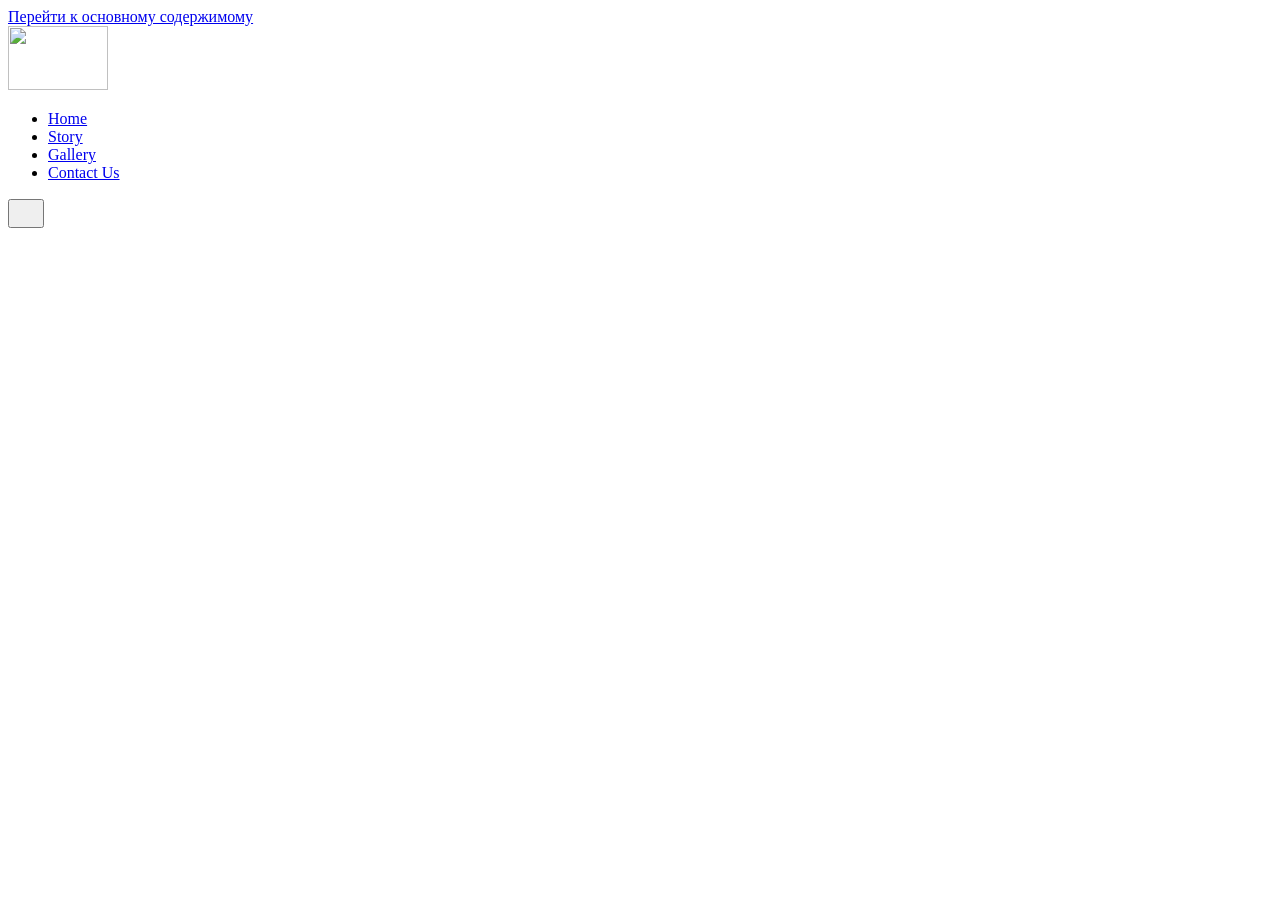
==== index.html @ 8f5bf357 "feat: разработан каркас главной страницы" ====
<!DOCTYPE html>
<html lang="ru">
<head>
  <meta charset="utf-8">
  <meta name="viewport" content="width=device-width, initial-scale=1">
  <title>Talking Travel — сообщество путешественников</title>
  <link rel="stylesheet" href="./css/style.css">
</head>
<body>
  <a class="skip-link" href="#main">Перейти к основному содержимому</a>

  <header class="site-header">
    <div class="container site-header__inner">
      <a class="logo" href="./index.html" aria-label="Talking Travel — на главную">
        <img class="logo__image" src="./img/logo.svg" alt="" width="100" height="64">
      </a>

      <nav class="site-nav" aria-label="Основная навигация">
        <ul class="site-nav__list">
          <li><a class="site-nav__link site-nav__link--active" href="./index.html" aria-current="page">Home</a></li>
          <li><a class="site-nav__link" href="./blog.html">Story</a></li>
          <li><a class="site-nav__link" href="#">Gallery</a></li>
          <li><a class="site-nav__link" href="#">Contact Us</a></li>
        </ul>
      </nav>

      <div class="site-header__actions">
        <button class="icon-button icon-button--search" type="button" aria-label="Поиск">
          <svg class="icon" width="20" height="20" aria-hidden="true" focusable="false"></svg>
        </button>
        <a class="icon-button icon-button--profile" href="#" aria-label="Профиль">
          <svg class="icon" width="24" height="24" aria-hidden="true" focusable="false"></svg>
        </a>
      </div>
    </div>
  </header>
</body>
</html>
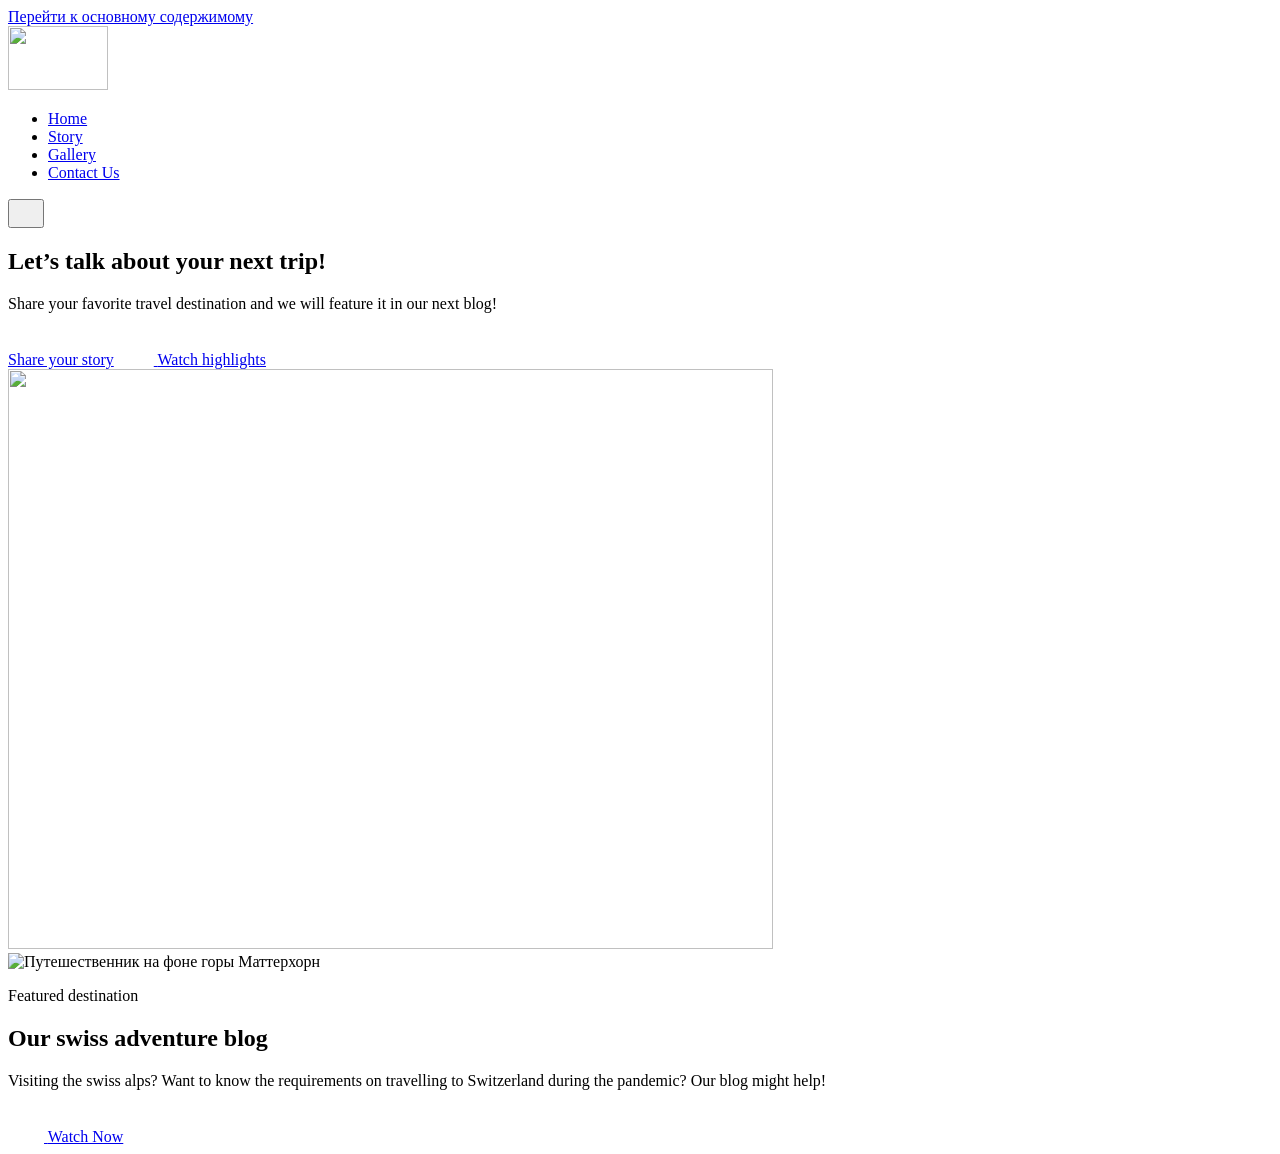
==== commit dd3fed19: "feat: добавлены секции hero и featured destination" ====
--- a/index.html
+++ b/index.html
@@ -34,5 +34,58 @@
       </div>
     </div>
   </header>
+
+  <main id="main">
+
+    <section class="hero" aria-labelledby="hero-title">
+      <div class="hero__inner">
+        <div class="hero__content">
+          <h1 class="hero__title" id="hero-title">
+            <span class="accent">Let’s talk</span> about your next trip!
+          </h1>
+          <p class="hero__description">
+            Share your favorite travel destination and we will feature it in our next blog!
+          </p>
+          <div class="hero__actions">
+            <a class="button button--primary" href="#join">Share your story</a>
+            <a class="button button--ghost" href="#">
+              <span class="button__icon" aria-hidden="true">
+                <svg width="36" height="36" focusable="false"></svg>
+              </span>
+              Watch highlights
+            </a>
+          </div>
+        </div>
+        <div class="hero__media">
+          <img class="hero__image" src="./img/hero.jpg" alt="" width="765" height="580">
+        </div>
+      </div>
+    </section>
+
+    <section class="featured" aria-labelledby="featured-title">
+      <div class="container featured__inner">
+        <div class="featured__media">
+          <img class="featured__image" src="./img/featured-swiss.jpg"
+               alt="Путешественник на фоне горы Маттерхорн"
+               width="540" height="338" loading="lazy">
+        </div>
+        <div class="featured__content">
+          <p class="eyebrow">Featured destination</p>
+          <h2 class="featured__title" id="featured-title">Our swiss adventure blog</h2>
+          <p class="featured__description">
+            Visiting the swiss alps? Want to know the requirements on travelling to
+            Switzerland during the pandemic? Our blog might help!
+          </p>
+          <a class="link-with-icon" href="./blog.html">
+            <span class="link-with-icon__icon" aria-hidden="true">
+              <svg width="36" height="36" focusable="false"></svg>
+            </span>
+            Watch Now
+          </a>
+        </div>
+      </div>
+    </section>
+
+  </main>
 </body>
 </html>
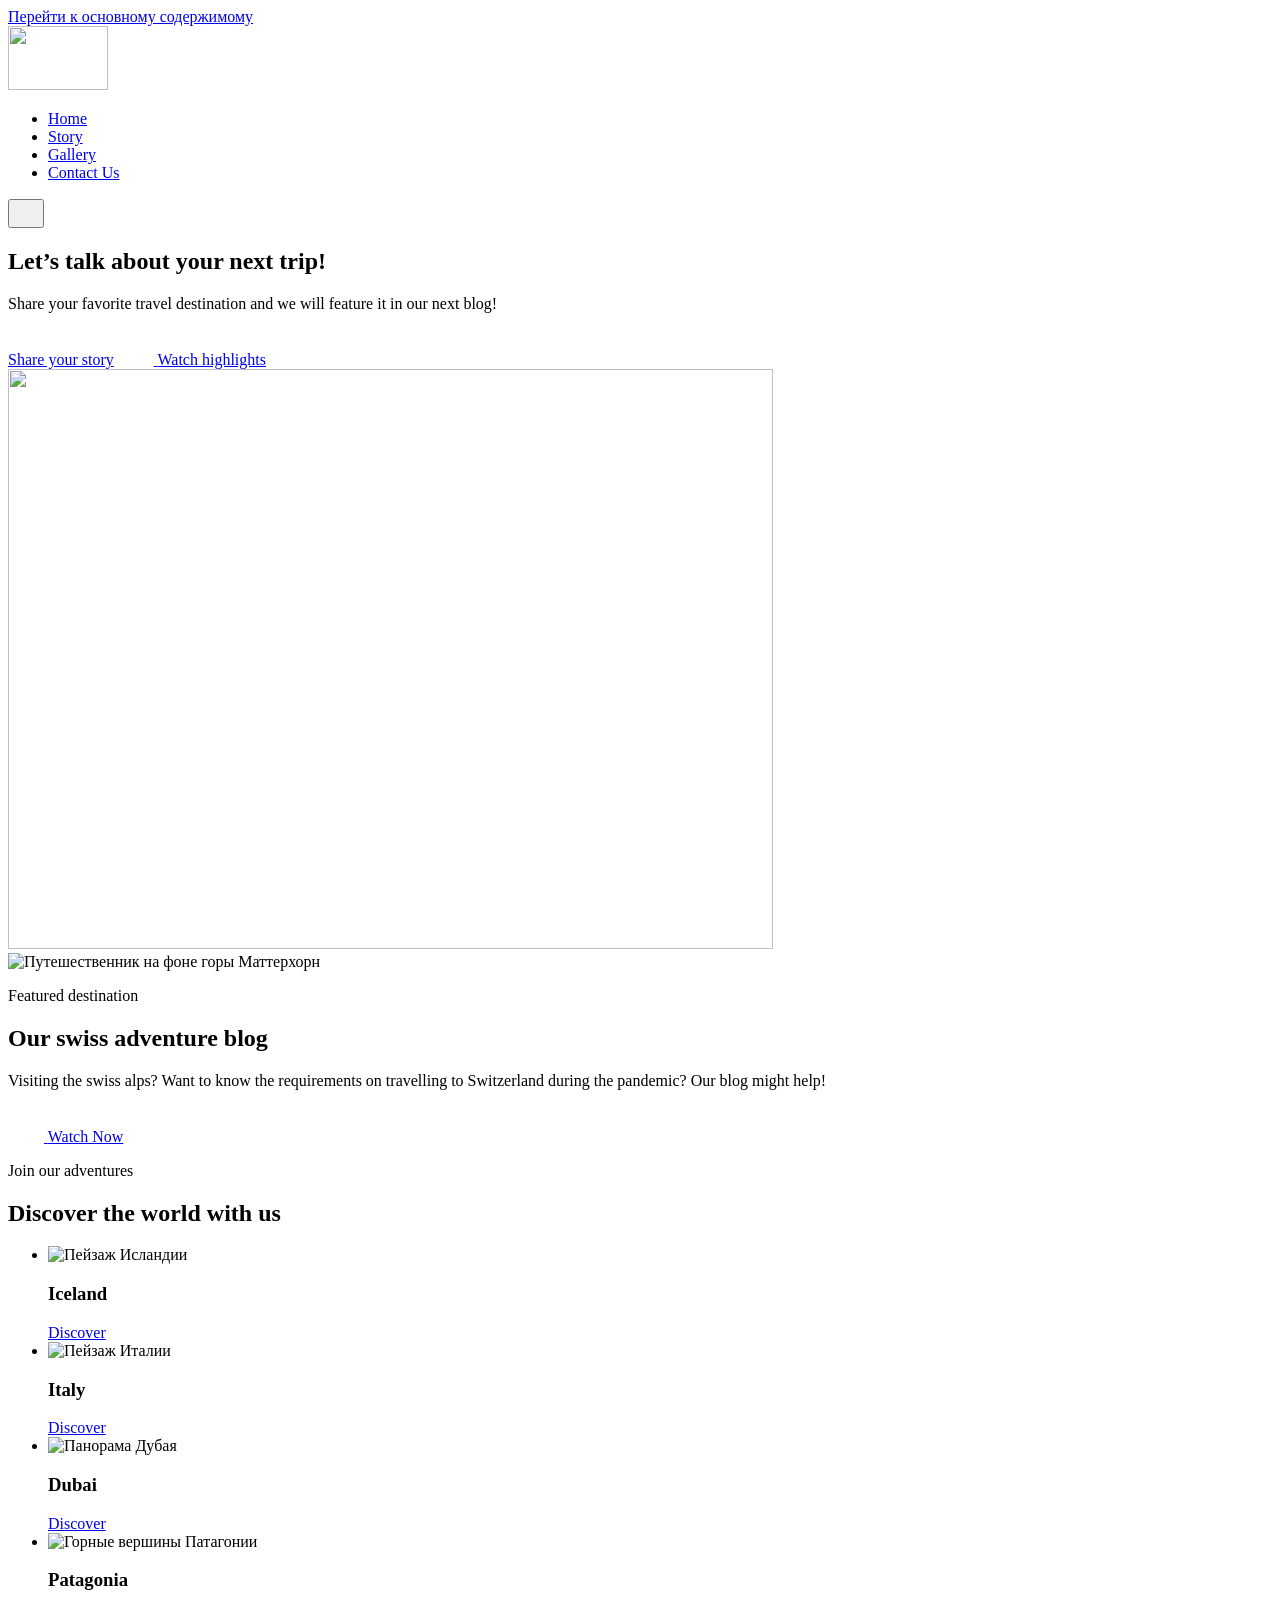
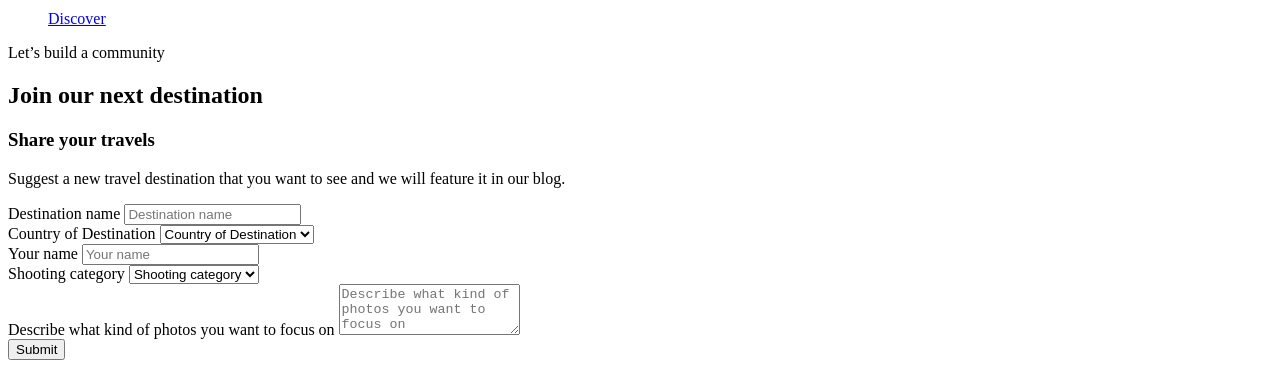
==== commit 4610ffed: "feat: добавлены секции destinations и join" ====
--- a/index.html
+++ b/index.html
@@ -86,6 +86,101 @@
       </div>
     </section>
 
+    <section class="destinations" aria-labelledby="destinations-title">
+      <div class="container">
+        <p class="eyebrow eyebrow--center">Join our adventures</p>
+        <h2 class="section-title" id="destinations-title">Discover the world with us</h2>
+
+        <ul class="card-grid">
+          <li>
+            <article class="card">
+              <img class="card__image" src="./img/destination-iceland.jpg"
+                   alt="Пейзаж Исландии" width="268" height="317" loading="lazy">
+              <h3 class="card__title">Iceland</h3>
+              <a class="card__link" href="#">Discover</a>
+            </article>
+          </li>
+          <li>
+            <article class="card">
+              <img class="card__image" src="./img/destination-italy.jpg"
+                   alt="Пейзаж Италии" width="268" height="317" loading="lazy">
+              <h3 class="card__title">Italy</h3>
+              <a class="card__link" href="#">Discover</a>
+            </article>
+          </li>
+          <li>
+            <article class="card">
+              <img class="card__image" src="./img/destination-dubai.jpg"
+                   alt="Панорама Дубая" width="268" height="317" loading="lazy">
+              <h3 class="card__title">Dubai</h3>
+              <a class="card__link" href="#">Discover</a>
+            </article>
+          </li>
+          <li>
+            <article class="card">
+              <img class="card__image" src="./img/destination-patagonia.jpg"
+                   alt="Горные вершины Патагонии" width="268" height="317" loading="lazy">
+              <h3 class="card__title">Patagonia</h3>
+              <a class="card__link" href="#">Discover</a>
+            </article>
+          </li>
+        </ul>
+      </div>
+    </section>
+
+    <section class="join" id="join" aria-labelledby="join-title">
+      <div class="join__inner">
+        <p class="eyebrow eyebrow--center">Let’s build a community</p>
+        <h2 class="section-title section-title--center" id="join-title">Join our next destination</h2>
+
+        <form class="join__form" action="#" method="post" novalidate>
+          <div class="join__form-text">
+            <h3 class="join__form-title">Share your travels</h3>
+            <p class="join__form-description">
+              Suggest a new travel destination that you want to see and we will
+              feature it in our blog.
+            </p>
+          </div>
+
+          <div class="field">
+            <label class="field__label visually-hidden" for="destination-name">Destination name</label>
+            <input class="field__input" id="destination-name" name="destination-name"
+                   type="text" placeholder="Destination name" autocomplete="off">
+          </div>
+
+          <div class="field field--select">
+            <label class="field__label visually-hidden" for="country">Country of Destination</label>
+            <select class="field__input" id="country" name="country">
+              <option value="">Country of Destination</option>
+            </select>
+          </div>
+
+          <div class="field">
+            <label class="field__label visually-hidden" for="author-name">Your name</label>
+            <input class="field__input" id="author-name" name="author-name"
+                   type="text" placeholder="Your name" autocomplete="name">
+          </div>
+
+          <div class="field field--select">
+            <label class="field__label visually-hidden" for="shooting-category">Shooting category</label>
+            <select class="field__input" id="shooting-category" name="shooting-category">
+              <option value="">Shooting category</option>
+            </select>
+          </div>
+
+          <div class="field field--textarea">
+            <label class="field__label visually-hidden" for="description">
+              Describe what kind of photos you want to focus on
+            </label>
+            <textarea class="field__input" id="description" name="description" rows="3"
+                      placeholder="Describe what kind of photos you want to focus on"></textarea>
+          </div>
+
+          <button class="button button--primary join__submit" type="submit">Submit</button>
+        </form>
+      </div>
+    </section>
+
   </main>
 </body>
 </html>
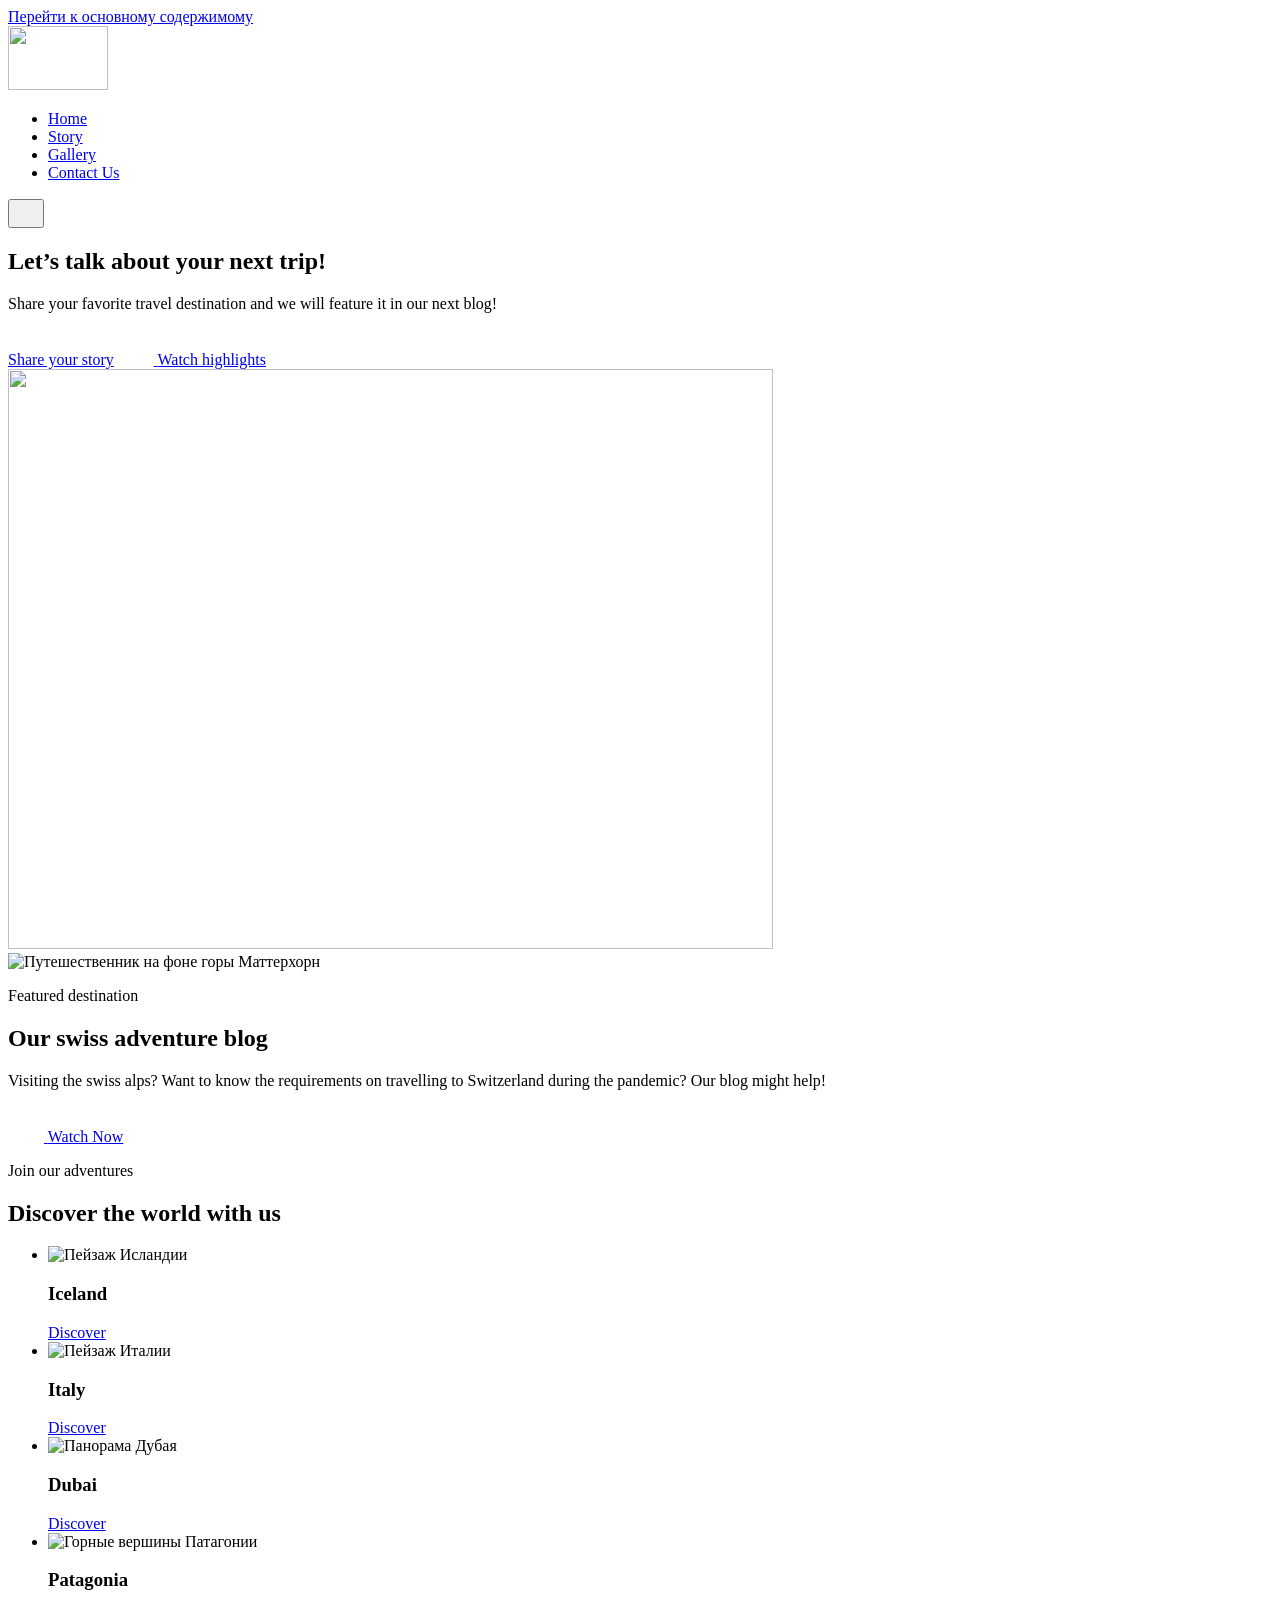
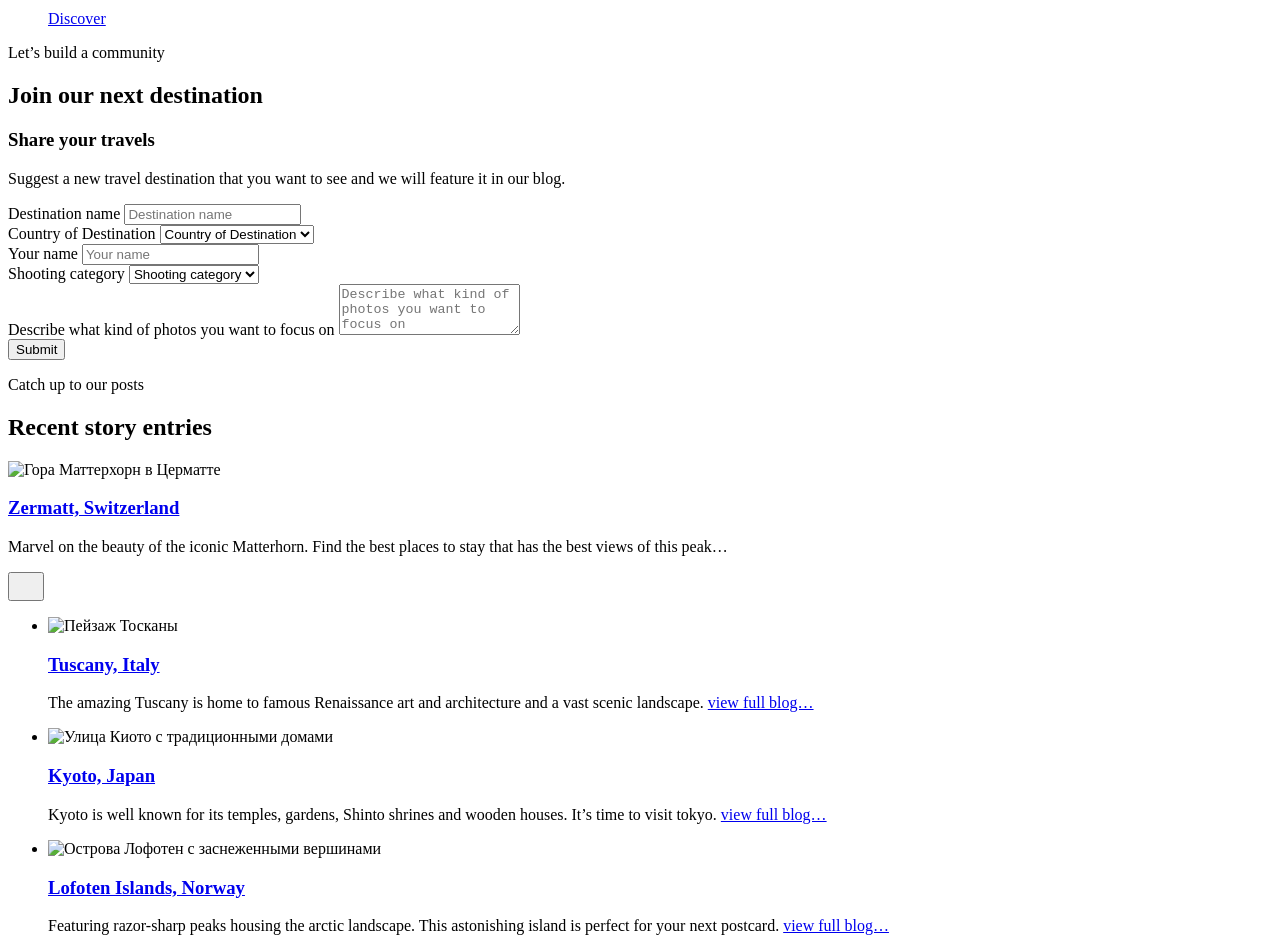
==== commit a99ceed2: "feat: добавлена секция для блока recent story" ====
--- a/index.html
+++ b/index.html
@@ -181,6 +181,85 @@
       </div>
     </section>
 
+    <section class="recent" aria-labelledby="recent-title">
+      <div class="container">
+        <p class="eyebrow eyebrow--center">Catch up to our posts</p>
+        <h2 class="section-title section-title--center" id="recent-title">Recent story entries</h2>
+
+        <div class="recent__grid">
+          <article class="post-card post-card--featured">
+            <img class="post-card__image" src="./img/post-zermatt.jpg"
+                 alt="Гора Маттерхорн в Церматте" width="560" height="358" loading="lazy">
+            <div class="post-card__body">
+              <div class="post-card__text">
+                <h3 class="post-card__title">
+                  <a class="post-card__link" href="./blog.html#post-zermatt">Zermatt, Switzerland</a>
+                </h3>
+                <p class="post-card__description">
+                  Marvel on the beauty of the iconic Matterhorn. Find the best places
+                  to stay that has the best views of this peak…
+                </p>
+              </div>
+              <button class="play-button play-button--lg" type="button" aria-label="Воспроизвести видео о Церматте">
+                <svg width="20" height="20" aria-hidden="true" focusable="false"></svg>
+              </button>
+            </div>
+          </article>
+
+          <ul class="post-list">
+            <li>
+              <article class="post-card post-card--small">
+                <img class="post-card__image" src="./img/post-tuscany.jpg"
+                     alt="Пейзаж Тосканы" width="200" height="128" loading="lazy">
+                <div class="post-card__text">
+                  <h3 class="post-card__title">
+                    <a class="post-card__link" href="./blog.html#post-tuscany">Tuscany, Italy</a>
+                  </h3>
+                  <p class="post-card__description">
+                    The amazing Tuscany is home to famous Renaissance art and
+                    architecture and a vast scenic landscape.
+                    <a class="post-card__more" href="./blog.html#post-tuscany">view full blog…</a>
+                  </p>
+                </div>
+              </article>
+            </li>
+            <li>
+              <article class="post-card post-card--small">
+                <img class="post-card__image" src="./img/post-kyoto.jpg"
+                     alt="Улица Киото с традиционными домами" width="200" height="128" loading="lazy">
+                <div class="post-card__text">
+                  <h3 class="post-card__title">
+                    <a class="post-card__link" href="./blog.html#post-kyoto">Kyoto, Japan</a>
+                  </h3>
+                  <p class="post-card__description">
+                    Kyoto is well known for its temples, gardens, Shinto shrines and
+                    wooden houses. It’s time to visit tokyo.
+                    <a class="post-card__more" href="./blog.html#post-kyoto">view full blog…</a>
+                  </p>
+                </div>
+              </article>
+            </li>
+            <li>
+              <article class="post-card post-card--small">
+                <img class="post-card__image" src="./img/post-lofoten.jpg"
+                     alt="Острова Лофотен с заснеженными вершинами" width="200" height="128" loading="lazy">
+                <div class="post-card__text">
+                  <h3 class="post-card__title">
+                    <a class="post-card__link" href="./blog.html#post-lofoten">Lofoten Islands, Norway</a>
+                  </h3>
+                  <p class="post-card__description">
+                    Featuring razor-sharp peaks housing the arctic landscape. This
+                    astonishing island is perfect for your next postcard.
+                    <a class="post-card__more" href="./blog.html#post-lofoten">view full blog…</a>
+                  </p>
+                </div>
+              </article>
+            </li>
+          </ul>
+        </div>
+      </div>
+    </section>
+
   </main>
 </body>
 </html>
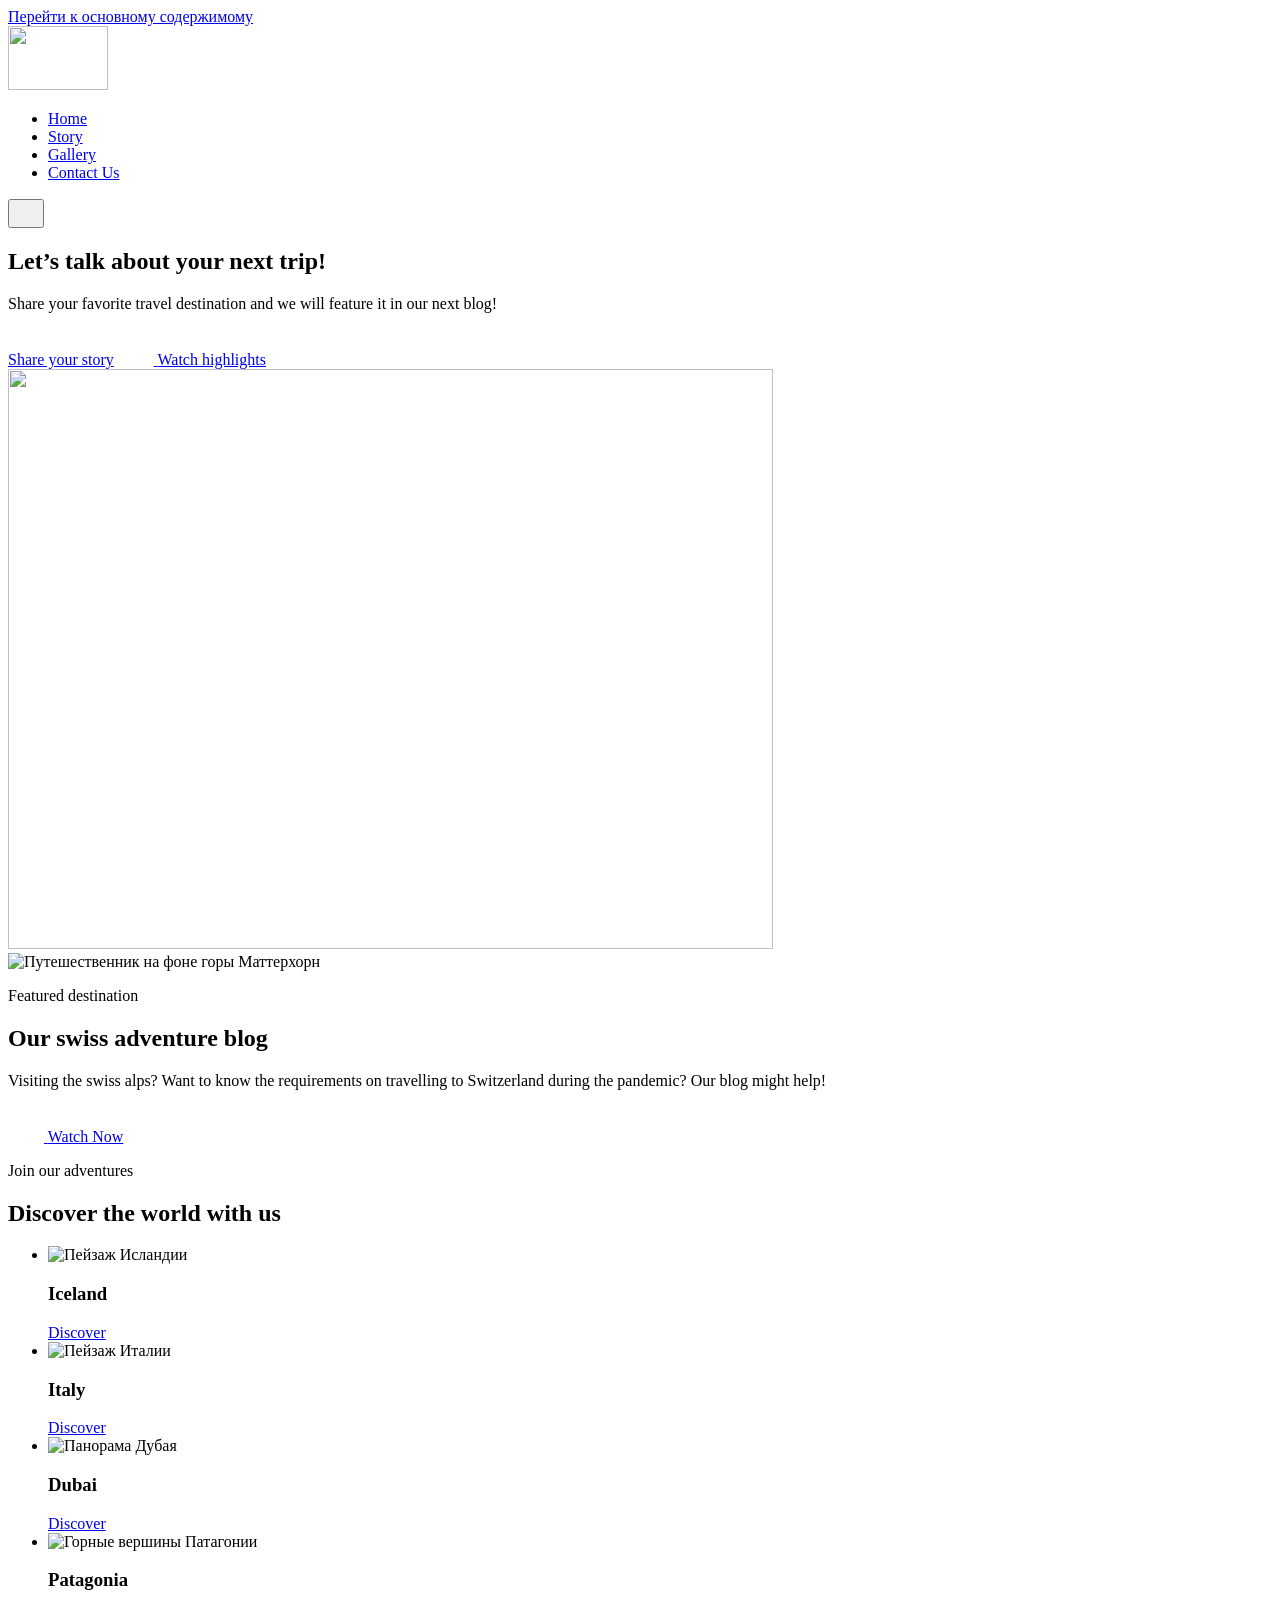
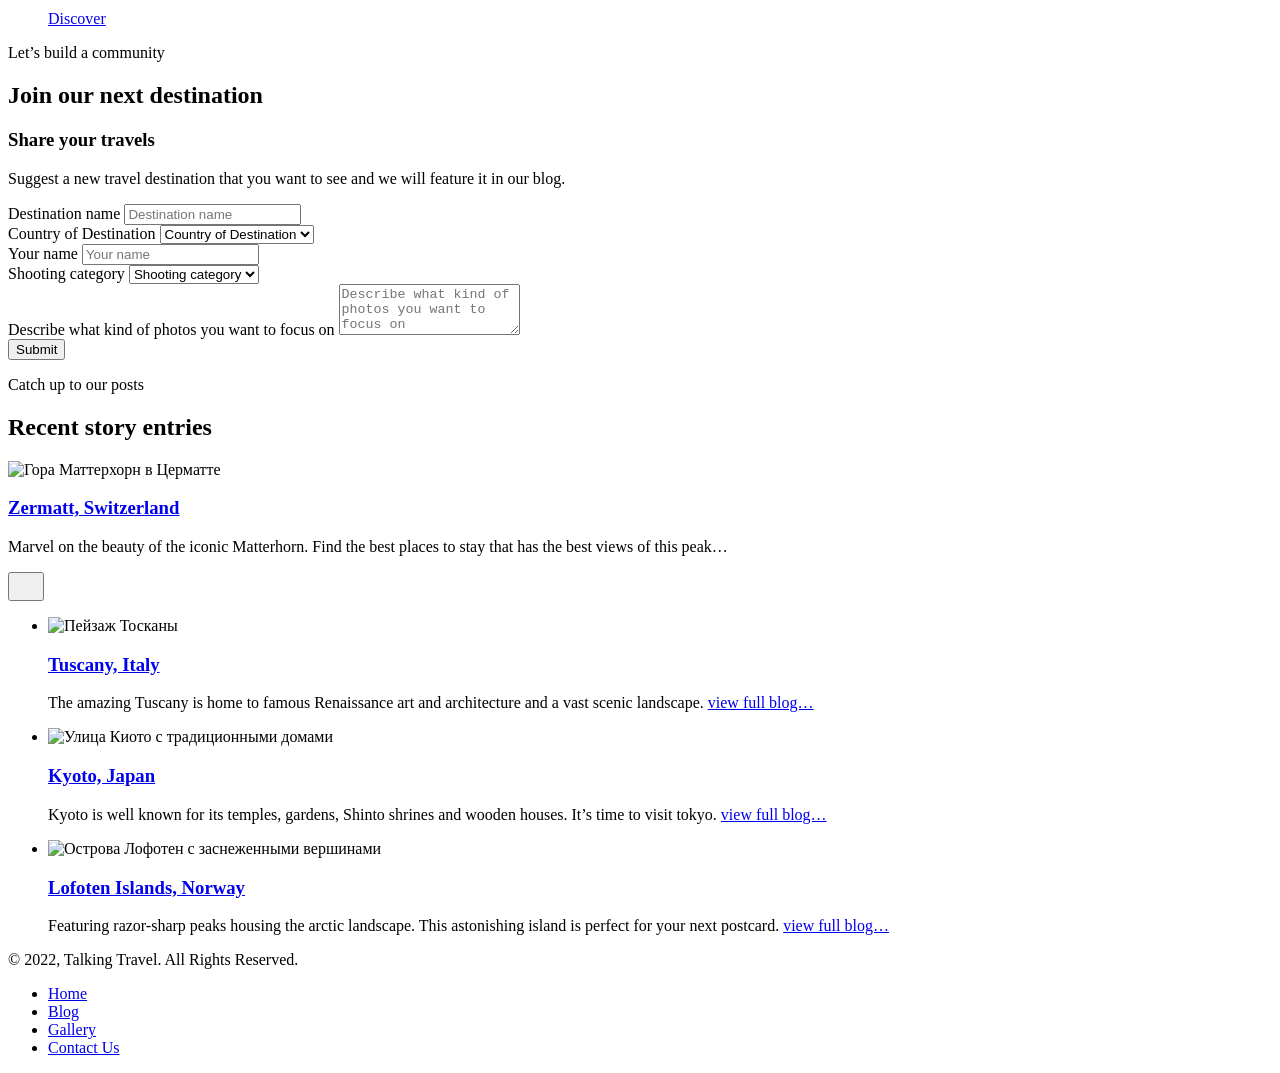
==== commit 12d80db6: "feat: разработан футер страницы" ====
--- a/index.html
+++ b/index.html
@@ -261,5 +261,19 @@
     </section>
 
   </main>
+
+  <footer class="site-footer">
+    <div class="container site-footer__inner">
+      <p class="site-footer__copyright">© 2022, Talking Travel. All Rights Reserved.</p>
+      <nav class="site-footer__nav" aria-label="Навигация в подвале">
+        <ul class="site-footer__list">
+          <li><a class="site-footer__link" href="./index.html">Home</a></li>
+          <li><a class="site-footer__link" href="./blog.html">Blog</a></li>
+          <li><a class="site-footer__link" href="#">Gallery</a></li>
+          <li><a class="site-footer__link" href="#">Contact Us</a></li>
+        </ul>
+      </nav>
+    </div>
+  </footer>
 </body>
 </html>
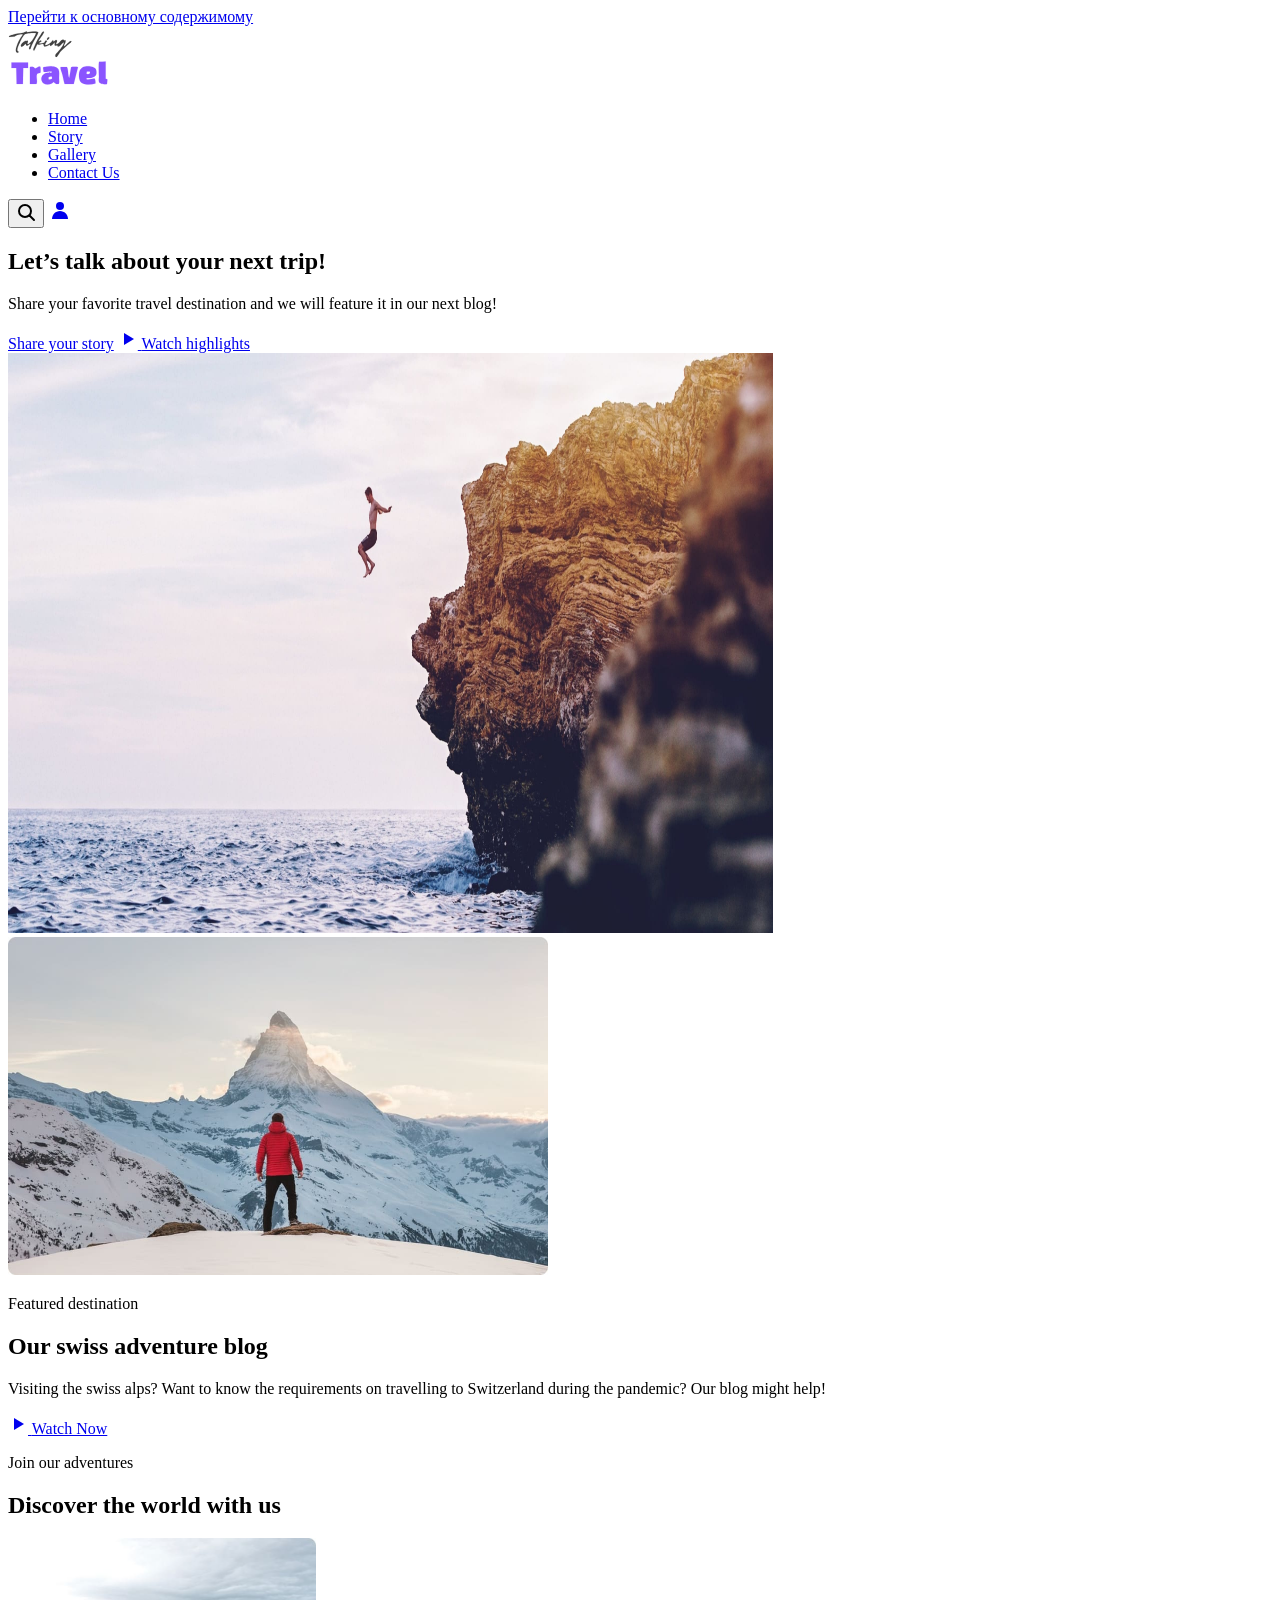
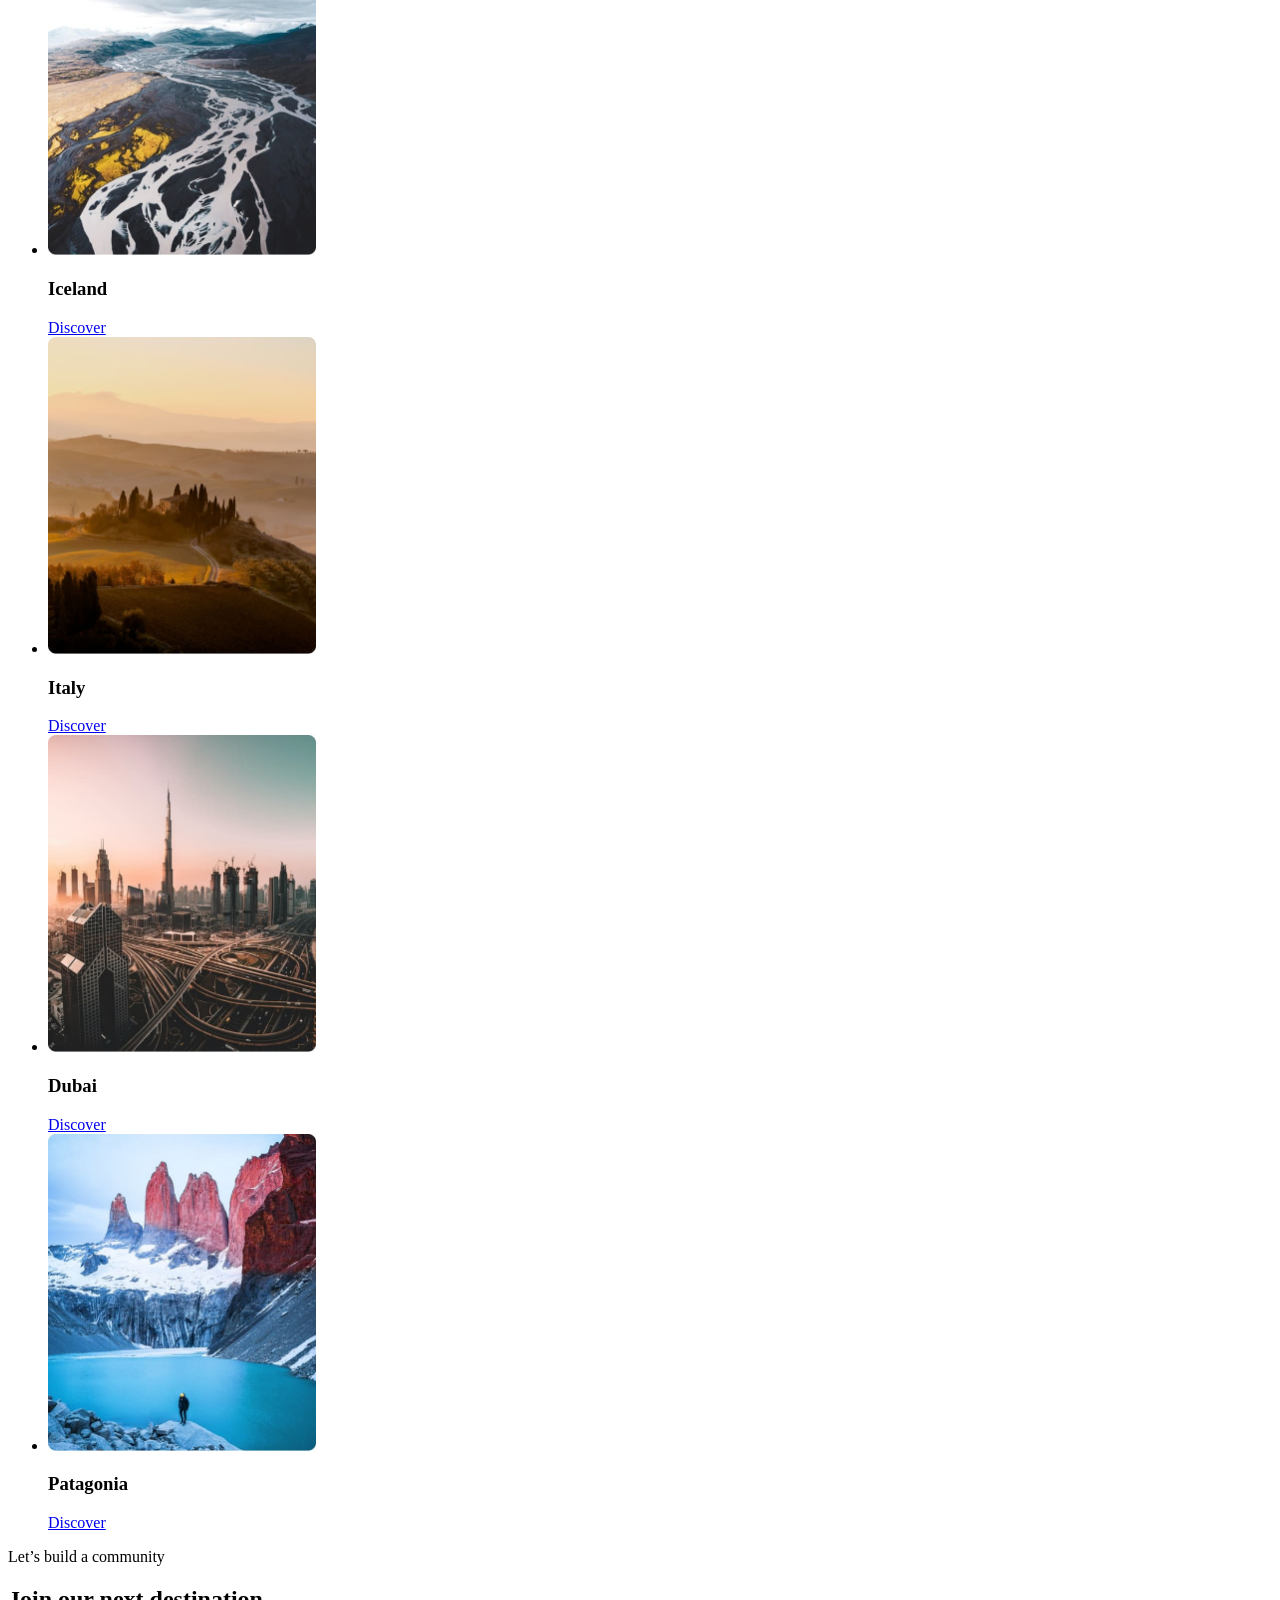
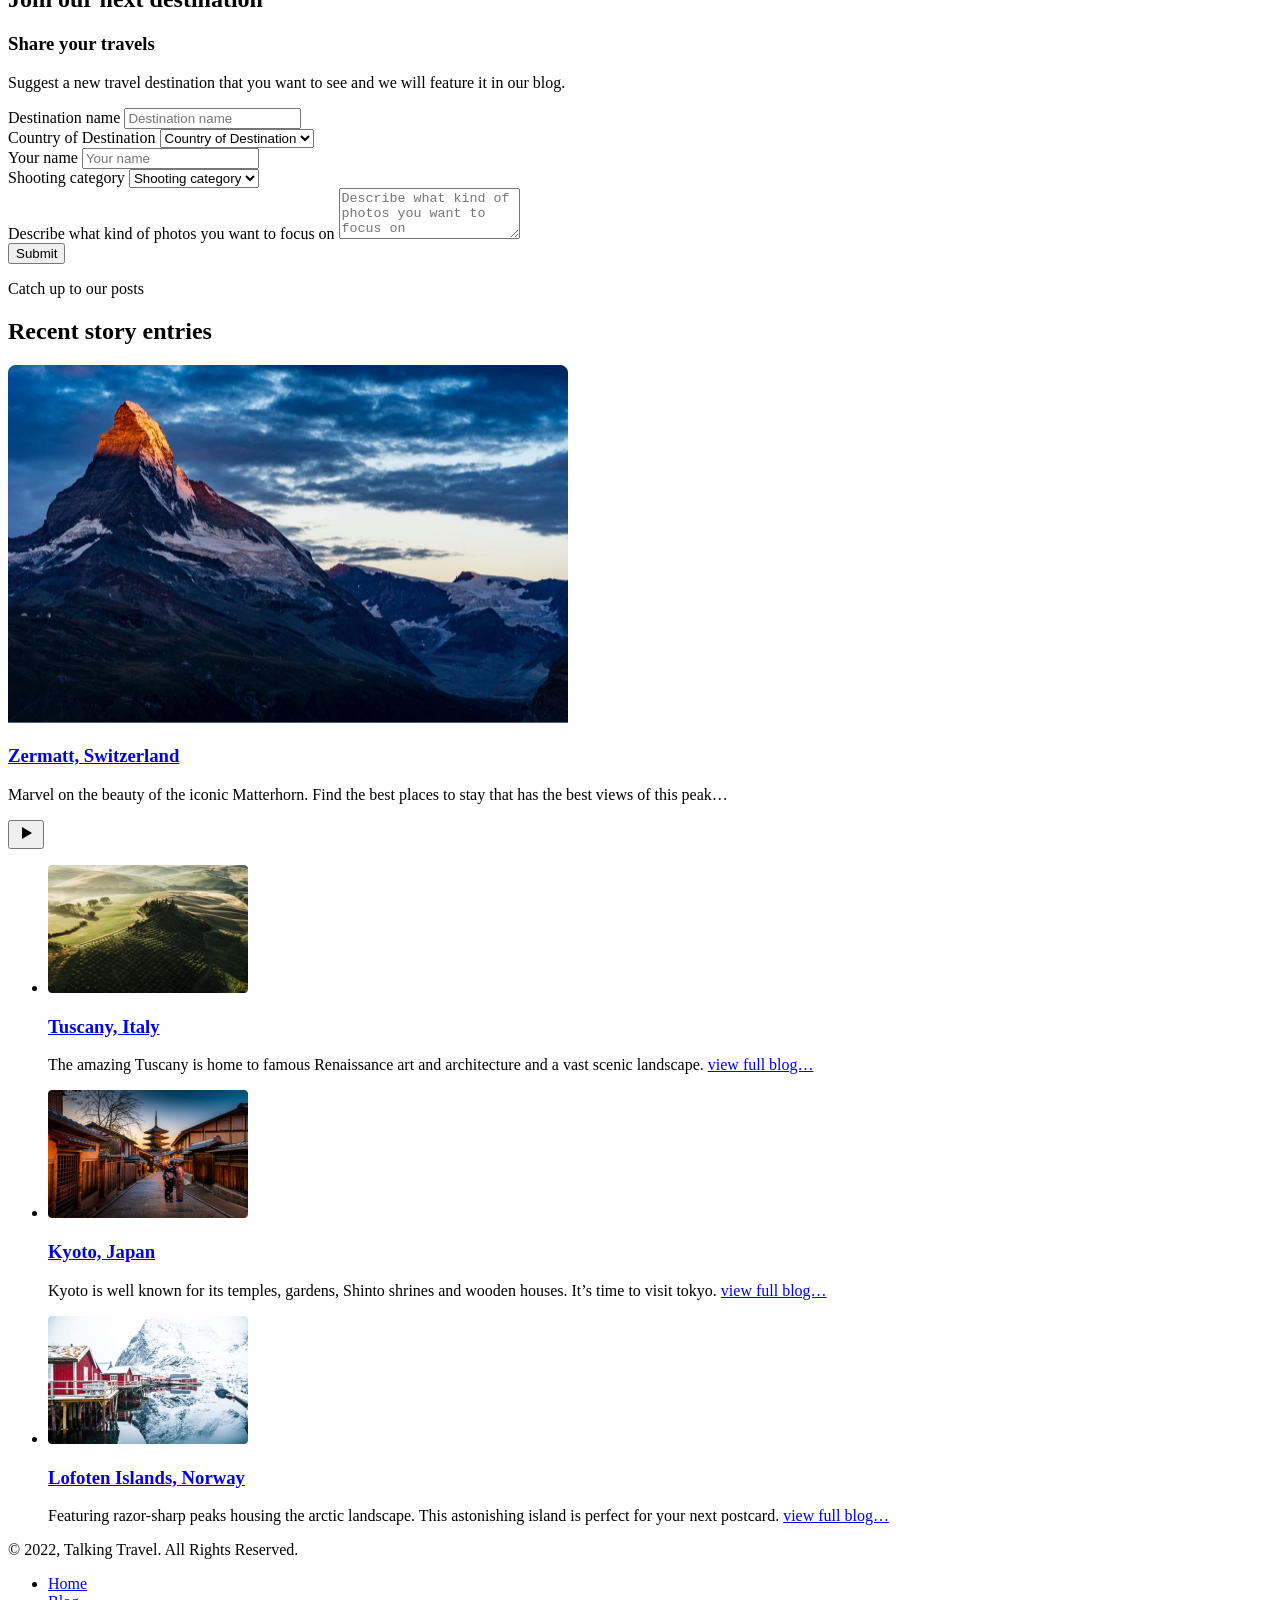
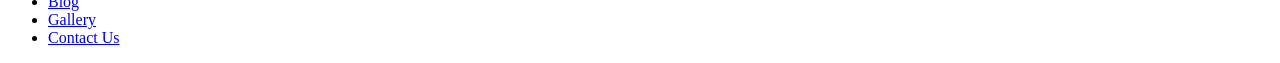
==== commit 65451fb9: "feat: добавлены иконки для страницы" ====
--- a/index.html
+++ b/index.html
@@ -4,6 +4,9 @@
   <meta charset="utf-8">
   <meta name="viewport" content="width=device-width, initial-scale=1">
   <title>Talking Travel — сообщество путешественников</title>
+  <link rel="preconnect" href="https://fonts.googleapis.com">
+  <link rel="preconnect" href="https://fonts.gstatic.com" crossorigin>
+  <link href="https://fonts.googleapis.com/css2?family=Changa+One:ital@0;1&family=Roboto:ital,wght@0,400;0,700;1,400&display=swap" rel="stylesheet">
   <link rel="stylesheet" href="./css/style.css">
 </head>
 <body>
@@ -26,10 +29,16 @@
 
       <div class="site-header__actions">
         <button class="icon-button icon-button--search" type="button" aria-label="Поиск">
-          <svg class="icon" width="20" height="20" aria-hidden="true" focusable="false"></svg>
+          <svg width="20" height="20" viewBox="0 0 20 20" fill="none" aria-hidden="true" focusable="false">
+            <circle cx="9" cy="9" r="6" stroke="currentColor" stroke-width="2"/>
+            <line x1="13.5" y1="13.5" x2="18" y2="18" stroke="currentColor" stroke-width="2" stroke-linecap="round"/>
+          </svg>
         </button>
         <a class="icon-button icon-button--profile" href="#" aria-label="Профиль">
-          <svg class="icon" width="24" height="24" aria-hidden="true" focusable="false"></svg>
+          <svg width="24" height="24" viewBox="0 0 24 24" fill="none" aria-hidden="true" focusable="false">
+            <circle cx="12" cy="8" r="4" fill="currentColor"/>
+            <path d="M4 21c0-4.4 3.6-8 8-8s8 3.6 8 8" fill="currentColor"/>
+          </svg>
         </a>
       </div>
     </div>
@@ -50,7 +59,9 @@
             <a class="button button--primary" href="#join">Share your story</a>
             <a class="button button--ghost" href="#">
               <span class="button__icon" aria-hidden="true">
-                <svg width="36" height="36" focusable="false"></svg>
+                <svg width="20" height="20" viewBox="0 0 20 20" fill="none" focusable="false">
+                  <path d="M6 4 L16 10 L6 16 Z" fill="currentColor"/>
+                </svg>
               </span>
               Watch highlights
             </a>
@@ -78,7 +89,9 @@
           </p>
           <a class="link-with-icon" href="./blog.html">
             <span class="link-with-icon__icon" aria-hidden="true">
-              <svg width="36" height="36" focusable="false"></svg>
+              <svg width="20" height="20" viewBox="0 0 20 20" fill="none" focusable="false">
+                <path d="M6 4 L16 10 L6 16 Z" fill="currentColor"/>
+              </svg>
             </span>
             Watch Now
           </a>
@@ -89,7 +102,7 @@
     <section class="destinations" aria-labelledby="destinations-title">
       <div class="container">
         <p class="eyebrow eyebrow--center">Join our adventures</p>
-        <h2 class="section-title" id="destinations-title">Discover the world with us</h2>
+        <h2 class="section-title section-title--center" id="destinations-title">Discover the world with us</h2>
 
         <ul class="card-grid">
           <li>
@@ -201,7 +214,9 @@
                 </p>
               </div>
               <button class="play-button play-button--lg" type="button" aria-label="Воспроизвести видео о Церматте">
-                <svg width="20" height="20" aria-hidden="true" focusable="false"></svg>
+                <svg width="20" height="20" viewBox="0 0 20 20" fill="none" aria-hidden="true" focusable="false">
+                  <path d="M6 4 L16 10 L6 16 Z" fill="currentColor"/>
+                </svg>
               </button>
             </div>
           </article>
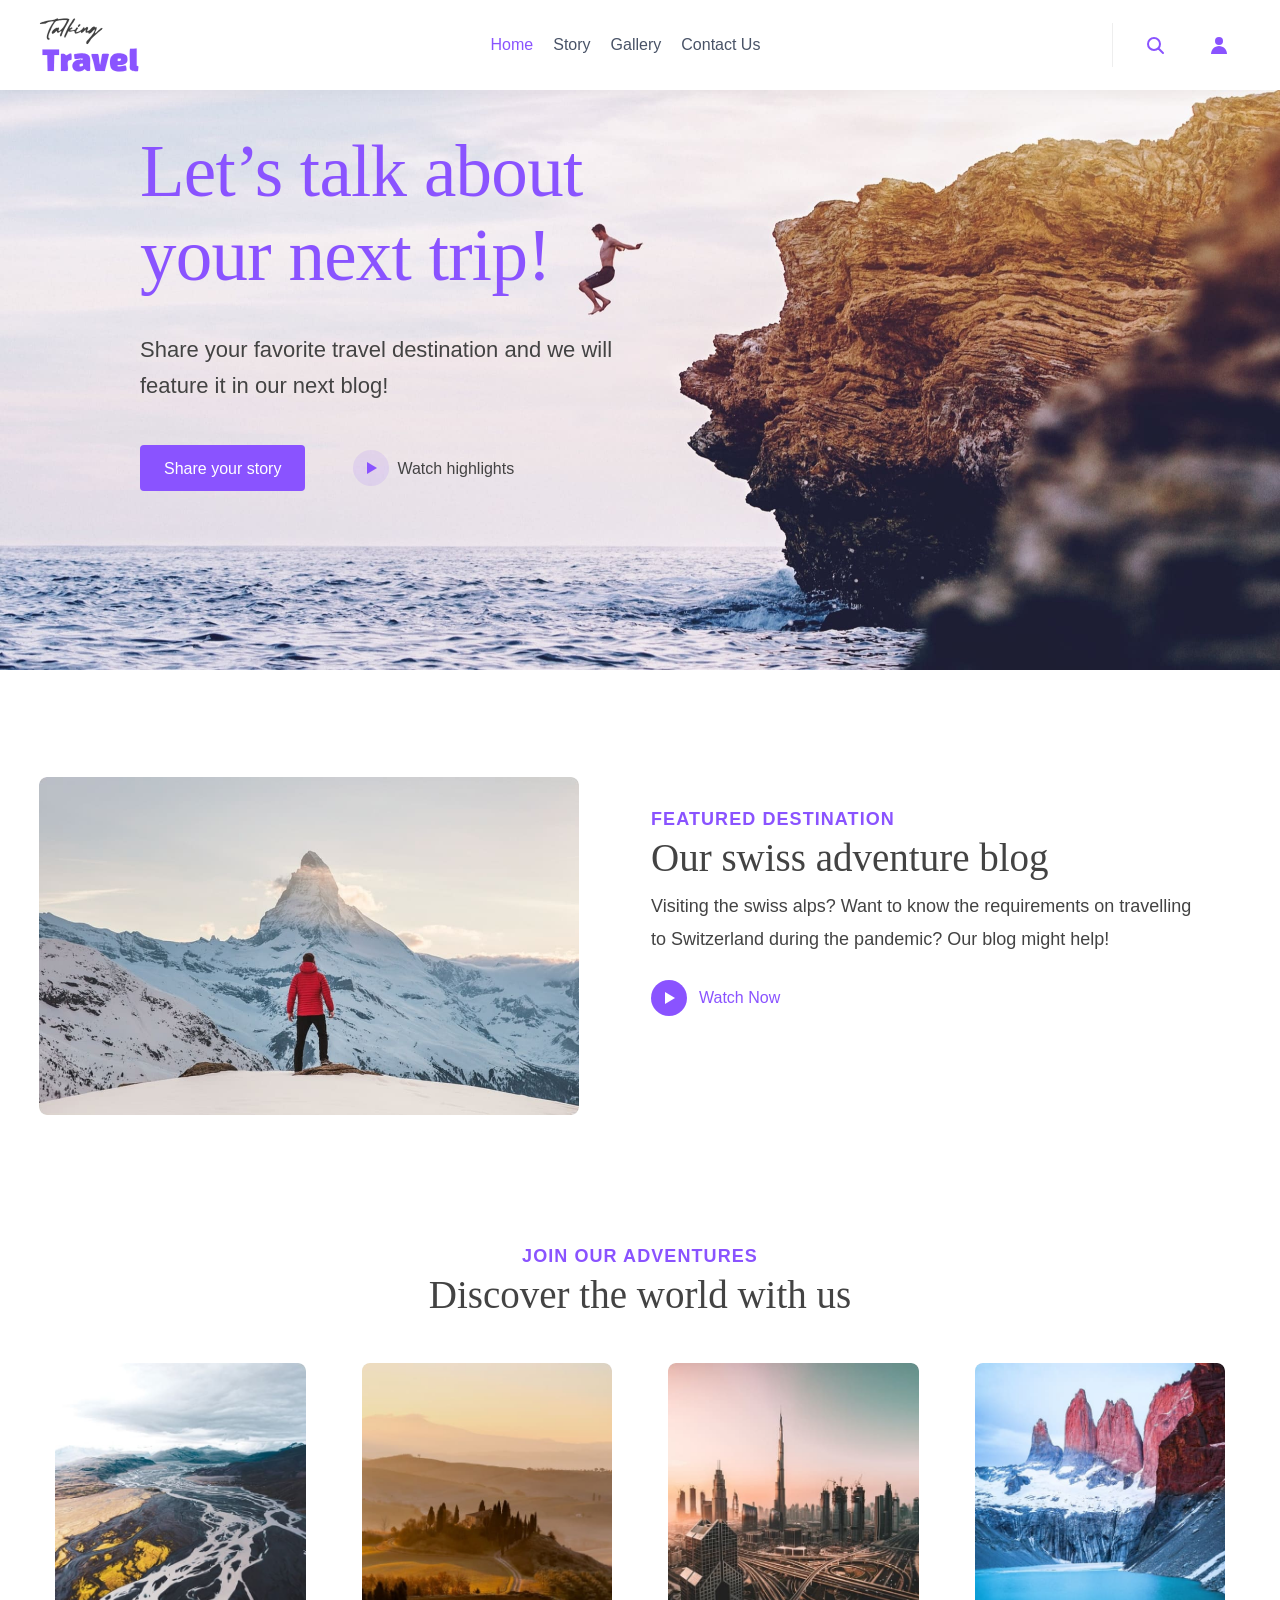
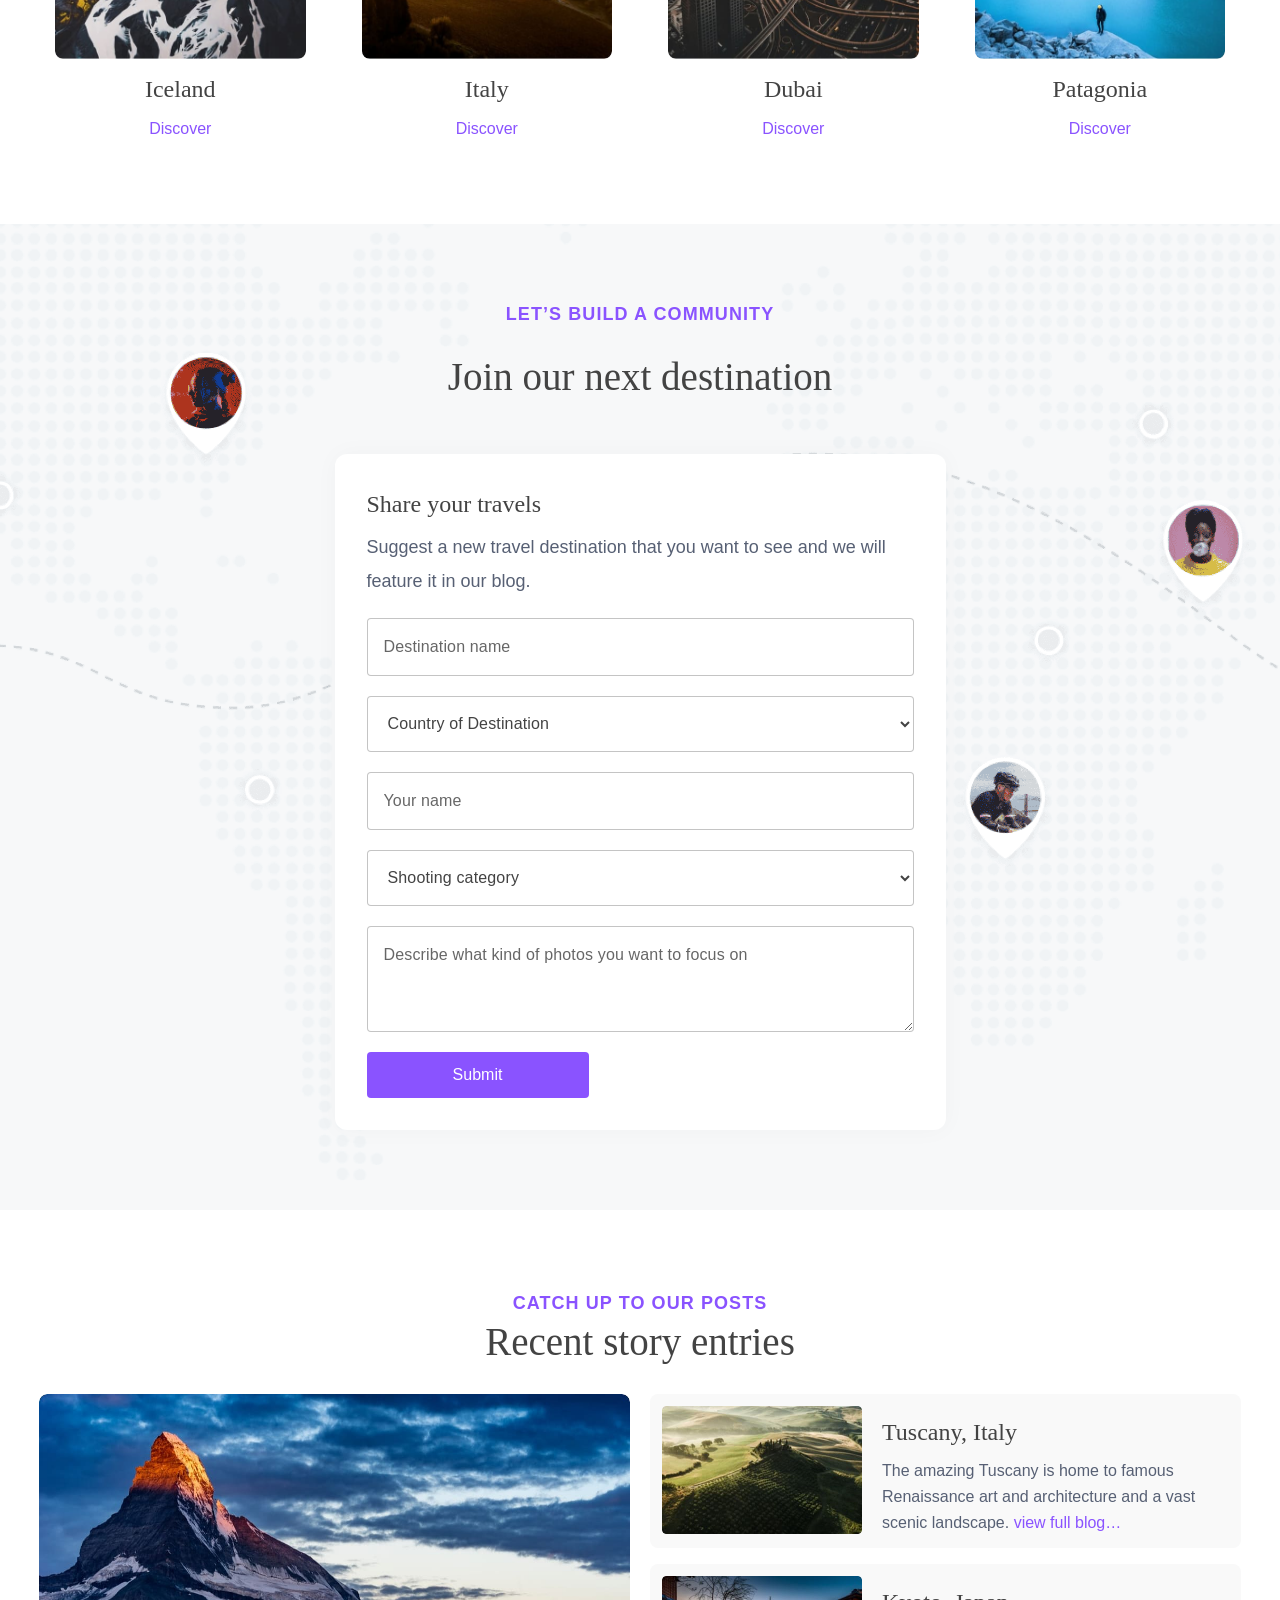
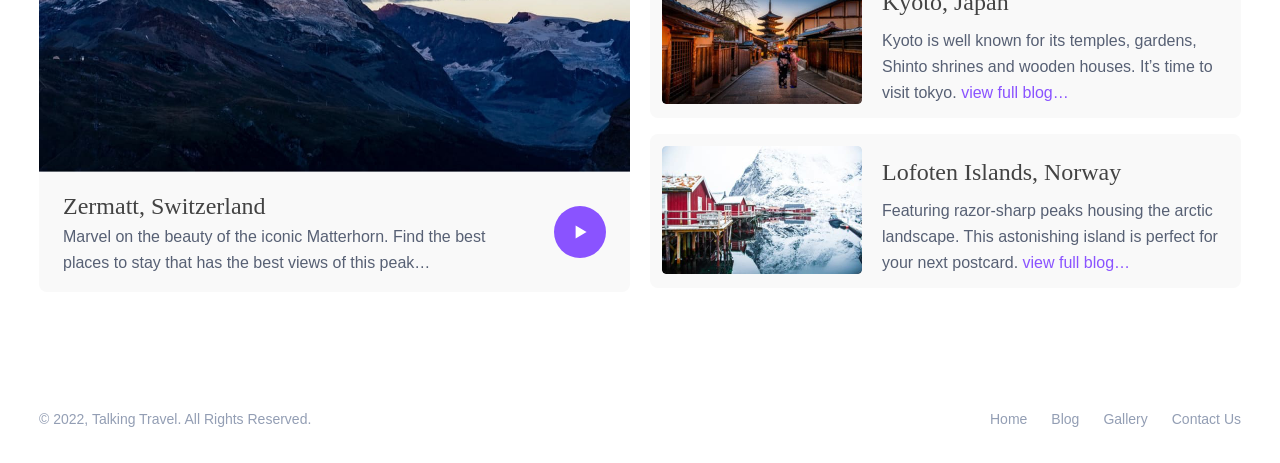
==== commit c39cba85: "fix: добавлены выпадающие списки со странами" ====
--- a/index.html
+++ b/index.html
@@ -28,14 +28,14 @@
       </nav>
 
       <div class="site-header__actions">
-        <button class="icon-button icon-button--search" type="button" aria-label="Поиск">
-          <svg width="20" height="20" viewBox="0 0 20 20" fill="none" aria-hidden="true" focusable="false">
+        <button class="icon-button" type="button" aria-label="Поиск">
+          <svg width="20" height="20" viewBox="0 0 20 20" fill="none" aria-hidden="true">
             <circle cx="9" cy="9" r="6" stroke="currentColor" stroke-width="2"/>
             <line x1="13.5" y1="13.5" x2="18" y2="18" stroke="currentColor" stroke-width="2" stroke-linecap="round"/>
           </svg>
         </button>
-        <a class="icon-button icon-button--profile" href="#" aria-label="Профиль">
-          <svg width="24" height="24" viewBox="0 0 24 24" fill="none" aria-hidden="true" focusable="false">
+        <a class="icon-button" href="#" aria-label="Профиль">
+          <svg width="24" height="24" viewBox="0 0 24 24" fill="none" aria-hidden="true">
             <circle cx="12" cy="8" r="4" fill="currentColor"/>
             <path d="M4 21c0-4.4 3.6-8 8-8s8 3.6 8 8" fill="currentColor"/>
           </svg>
@@ -46,11 +46,12 @@
 
   <main id="main">
 
-    <section class="hero" aria-labelledby="hero-title">
+    <section class="hero" aria-label="Главный баннер">
       <div class="hero__inner">
         <div class="hero__content">
-          <h1 class="hero__title" id="hero-title">
-            <span class="accent">Let’s talk</span> about your next trip!
+          <h1 class="hero__title">
+            <span class="hero__title-accent">Let’s talk</span>
+            <span class="hero__title-dark">about your next trip!</span>
           </h1>
           <p class="hero__description">
             Share your favorite travel destination and we will feature it in our next blog!
@@ -59,7 +60,7 @@
             <a class="button button--primary" href="#join">Share your story</a>
             <a class="button button--ghost" href="#">
               <span class="button__icon" aria-hidden="true">
-                <svg width="20" height="20" viewBox="0 0 20 20" fill="none" focusable="false">
+                <svg width="20" height="20" viewBox="0 0 20 20" fill="none">
                   <path d="M6 4 L16 10 L6 16 Z" fill="currentColor"/>
                 </svg>
               </span>
@@ -73,7 +74,7 @@
       </div>
     </section>
 
-    <section class="featured" aria-labelledby="featured-title">
+    <section class="featured" aria-label="Избранное направление">
       <div class="container featured__inner">
         <div class="featured__media">
           <img class="featured__image" src="./img/featured-swiss.jpg"
@@ -82,14 +83,14 @@
         </div>
         <div class="featured__content">
           <p class="eyebrow">Featured destination</p>
-          <h2 class="featured__title" id="featured-title">Our swiss adventure blog</h2>
+          <h2 class="featured__title">Our swiss adventure blog</h2>
           <p class="featured__description">
             Visiting the swiss alps? Want to know the requirements on travelling to
             Switzerland during the pandemic? Our blog might help!
           </p>
           <a class="link-with-icon" href="./blog.html">
             <span class="link-with-icon__icon" aria-hidden="true">
-              <svg width="20" height="20" viewBox="0 0 20 20" fill="none" focusable="false">
+              <svg width="20" height="20" viewBox="0 0 20 20" fill="none">
                 <path d="M6 4 L16 10 L6 16 Z" fill="currentColor"/>
               </svg>
             </span>
@@ -99,10 +100,10 @@
       </div>
     </section>
 
-    <section class="destinations" aria-labelledby="destinations-title">
+    <section class="destinations" aria-label="Направления">
       <div class="container">
         <p class="eyebrow eyebrow--center">Join our adventures</p>
-        <h2 class="section-title section-title--center" id="destinations-title">Discover the world with us</h2>
+        <h2 class="section-title section-title--center">Discover the world with us</h2>
 
         <ul class="card-grid">
           <li>
@@ -141,10 +142,10 @@
       </div>
     </section>
 
-    <section class="join" id="join" aria-labelledby="join-title">
+    <section class="join" id="join" aria-label="Присоединиться">
       <div class="join__inner">
         <p class="eyebrow eyebrow--center">Let’s build a community</p>
-        <h2 class="section-title section-title--center" id="join-title">Join our next destination</h2>
+        <h2 class="section-title section-title--center">Join our next destination</h2>
 
         <form class="join__form" action="#" method="post" novalidate>
           <div class="join__form-text">
@@ -156,33 +157,48 @@
           </div>
 
           <div class="field">
-            <label class="field__label visually-hidden" for="destination-name">Destination name</label>
+            <label class="visually-hidden" for="destination-name">Destination name</label>
             <input class="field__input" id="destination-name" name="destination-name"
                    type="text" placeholder="Destination name" autocomplete="off">
           </div>
 
           <div class="field field--select">
-            <label class="field__label visually-hidden" for="country">Country of Destination</label>
+            <label class="visually-hidden" for="country">Country of Destination</label>
             <select class="field__input" id="country" name="country">
               <option value="">Country of Destination</option>
+              <option value="is">Iceland</option>
+              <option value="it">Italy</option>
+              <option value="ae">United Arab Emirates</option>
+              <option value="ar">Argentina</option>
+              <option value="ch">Switzerland</option>
+              <option value="jp">Japan</option>
+              <option value="no">Norway</option>
+              <option value="fr">France</option>
+              <option value="de">Germany</option>
+              <option value="es">Spain</option>
             </select>
           </div>
 
           <div class="field">
-            <label class="field__label visually-hidden" for="author-name">Your name</label>
+            <label class="visually-hidden" for="author-name">Your name</label>
             <input class="field__input" id="author-name" name="author-name"
                    type="text" placeholder="Your name" autocomplete="name">
           </div>
 
           <div class="field field--select">
-            <label class="field__label visually-hidden" for="shooting-category">Shooting category</label>
+            <label class="visually-hidden" for="shooting-category">Shooting category</label>
             <select class="field__input" id="shooting-category" name="shooting-category">
               <option value="">Shooting category</option>
+              <option value="landscape">Landscape</option>
+              <option value="portrait">Portrait</option>
+              <option value="street">Street</option>
+              <option value="architecture">Architecture</option>
+              <option value="wildlife">Wildlife</option>
             </select>
           </div>
 
           <div class="field field--textarea">
-            <label class="field__label visually-hidden" for="description">
+            <label class="visually-hidden" for="description">
               Describe what kind of photos you want to focus on
             </label>
             <textarea class="field__input" id="description" name="description" rows="3"
@@ -194,10 +210,10 @@
       </div>
     </section>
 
-    <section class="recent" aria-labelledby="recent-title">
+    <section class="recent" aria-label="Последние записи">
       <div class="container">
         <p class="eyebrow eyebrow--center">Catch up to our posts</p>
-        <h2 class="section-title section-title--center" id="recent-title">Recent story entries</h2>
+        <h2 class="section-title section-title--center">Recent story entries</h2>
 
         <div class="recent__grid">
           <article class="post-card post-card--featured">
@@ -214,7 +230,7 @@
                 </p>
               </div>
               <button class="play-button play-button--lg" type="button" aria-label="Воспроизвести видео о Церматте">
-                <svg width="20" height="20" viewBox="0 0 20 20" fill="none" aria-hidden="true" focusable="false">
+                <svg width="20" height="20" viewBox="0 0 20 20" fill="none" aria-hidden="true">
                   <path d="M6 4 L16 10 L6 16 Z" fill="currentColor"/>
                 </svg>
               </button>
--- a/css/style.css
+++ b/css/style.css
@@ -0,0 +1,1137 @@
+:root {
+  --container: 1202px;
+  --container-narrow: 912px;
+  --container-padding: 120px;
+  --article-padding: 258px;
+  --form-width: 611px;
+  --grid-gap: 24px;
+
+  --font-heading: 'Changa One', cursive;
+  --font-body: 'Roboto', sans-serif;
+  --font-signature: 'Caveat', cursive;
+
+  --step--1: 0.875rem;
+  --step-0: 1rem;
+  --step-1: 1.125rem;
+  --step-2: 1.375rem;
+  --step-3: 1.5rem;
+  --step-4: 2rem;
+  --step-5: 2.4375rem;
+  --step-6: 4.5625rem;
+
+  --tracking-tight: -0.01em;
+  --tracking-tighter: -0.03em;
+  --tracking-tightest: -0.04em;
+  --tracking-wide: 0.06em;
+
+  --leading-tight: 1.05;
+  --leading-snug: 1.3;
+  --leading-normal: 1.5;
+  --leading-relaxed: 1.6;
+
+  --color-accent: #8A53FF;
+  --color-accent-hover: #7B45E8;
+  --color-text: #434343;
+  --color-text-muted: #576074;
+  --color-text-nav: #495367;
+  --color-text-faint: #939EB4;
+  --color-text-faintest: #A2A7B1;
+  --color-text-caption: #828181;
+  --color-surface: #FFFFFF;
+  --color-surface-alt: #F7F8F9;
+  --color-surface-card: #F9F9F9;
+  --color-surface-disclaimer: #FAFAFA;
+  --color-border: rgba(0, 0, 0, 0.23);
+  --color-border-light: #EEEEEE;
+  --color-logo-dark: #3E3E3E;
+  --color-on-accent: #FFFFFF;
+  --color-placeholder: rgba(0, 0, 0, 0.6);
+
+  --space-0: 0.25rem;
+  --space-1: 0.5rem;
+  --space-2: 0.75rem;
+  --space-3: 1rem;
+  --space-4: 1.25rem;
+  --space-5: 1.5rem;
+  --space-6: 2rem;
+  --space-7: 2.5rem;
+  --space-8: 5rem;
+  --space-9: 7.5rem;
+
+  --radius-xs: 2px;
+  --radius-sm: 4px;
+  --radius-md: 8px;
+  --radius-lg: 12px;
+  --radius-full: 50%;
+
+  --shadow-header: 0 4px 16px rgba(0, 0, 0, 0.04);
+  --shadow-form: 0 0 24px rgba(0, 0, 0, 0.03);
+  --border-input: 1px solid rgba(0, 0, 0, 0.23);
+  --border-light: 1px solid #EEEEEE;
+  --overlay-hero: linear-gradient(0deg, rgba(0, 0, 0, 0.06), rgba(0, 0, 0, 0.06));
+}
+
+*,
+*::before,
+*::after {
+  box-sizing: border-box;
+}
+
+* {
+  margin: 0;
+  padding: 0;
+}
+
+html {
+  -webkit-text-size-adjust: 100%;
+  scroll-behavior: smooth;
+}
+
+body {
+  min-height: 100vh;
+  font-family: var(--font-body);
+  font-size: var(--step-0);
+  line-height: var(--leading-normal);
+  color: var(--color-text);
+  background: var(--color-surface);
+  text-rendering: optimizeLegibility;
+  -webkit-font-smoothing: antialiased;
+}
+
+img,
+picture,
+svg,
+video {
+  display: block;
+  max-width: 100%;
+  height: auto;
+}
+
+input,
+button,
+textarea,
+select {
+  font: inherit;
+  color: inherit;
+}
+
+button {
+  background: none;
+  border: none;
+  cursor: pointer;
+}
+
+ul,
+ol {
+  list-style: none;
+}
+
+a {
+  color: inherit;
+  text-decoration: none;
+}
+
+h1,
+h2,
+h3,
+h4 {
+  font-family: var(--font-heading);
+  font-weight: 400;
+  color: var(--color-text);
+  line-height: var(--leading-tight);
+}
+
+h1 {
+  font-size: var(--step-6);
+  letter-spacing: var(--tracking-tight);
+  color: var(--color-accent);
+}
+
+h2 {
+  font-size: var(--step-5);
+  line-height: 1.03;
+}
+
+h3 {
+  font-size: var(--step-3);
+  line-height: 1.5;
+}
+
+p {
+  max-width: 65ch;
+}
+
+.visually-hidden {
+  position: absolute;
+  width: 1px;
+  height: 1px;
+  margin: -1px;
+  padding: 0;
+  overflow: hidden;
+  clip-path: inset(50%);
+  white-space: nowrap;
+  border: 0;
+}
+
+.skip-link {
+  position: absolute;
+  top: -100px;
+  left: var(--space-3);
+  z-index: 1000;
+  padding: var(--space-2) var(--space-4);
+  background: var(--color-accent);
+  color: var(--color-on-accent);
+  border-radius: var(--radius-sm);
+  transition: top 0.2s ease;
+}
+
+.skip-link:focus {
+  top: var(--space-3);
+}
+
+:focus-visible {
+  outline: 2px solid var(--color-accent);
+  outline-offset: 2px;
+  border-radius: var(--radius-xs);
+}
+
+.container {
+  width: min(100% - 2 * var(--space-3), var(--container));
+  margin-inline: auto;
+}
+
+.container--narrow {
+  width: min(100% - 2 * var(--space-3), var(--container-narrow));
+  margin-inline: auto;
+}
+
+.eyebrow {
+  display: block;
+  max-width: none;
+  font-family: var(--font-body);
+  font-size: var(--step-1);
+  font-weight: 700;
+  line-height: 21px;
+  letter-spacing: var(--tracking-wide);
+  text-transform: uppercase;
+  color: var(--color-accent);
+  margin-bottom: var(--space-1);
+}
+
+.eyebrow--center {
+  text-align: center;
+  margin-inline: auto;
+}
+
+.section-title {
+  font-family: var(--font-heading);
+  font-size: var(--step-5);
+  font-weight: 400;
+  line-height: 1.03;
+  color: var(--color-text);
+  margin-bottom: var(--space-6);
+}
+
+.section-title--center {
+  text-align: center;
+}
+
+@media (prefers-reduced-motion: reduce) {
+  *,
+  *::before,
+  *::after {
+    animation-duration: 0.01ms !important;
+    animation-iteration-count: 1 !important;
+    transition-duration: 0.01ms !important;
+    scroll-behavior: auto !important;
+  }
+}
+
+.site-header {
+  position: sticky;
+  top: 0;
+  z-index: 100;
+  background: var(--color-surface);
+  box-shadow: var(--shadow-header);
+}
+
+.site-header__inner {
+  display: flex;
+  align-items: center;
+  justify-content: space-between;
+  min-height: 90px;
+  padding-block: var(--space-1);
+}
+
+.logo {
+  flex-shrink: 0;
+  display: inline-flex;
+  align-items: center;
+}
+
+.logo__image {
+  width: 100px;
+  height: 64px;
+}
+
+.site-nav__list {
+  display: flex;
+  align-items: center;
+  gap: var(--space-4);
+}
+
+.site-nav__link {
+  display: inline-block;
+  font-size: var(--step-0);
+  line-height: 19px;
+  color: var(--color-text-nav);
+  transition: color 0.2s ease;
+}
+
+.site-nav__link:hover {
+  color: var(--color-accent);
+}
+
+.site-nav__link--active {
+  color: var(--color-accent);
+}
+
+.site-header__actions {
+  display: flex;
+  align-items: center;
+  gap: var(--space-4);
+  padding-left: var(--space-4);
+  border-left: var(--border-light);
+}
+
+.icon-button {
+  display: inline-flex;
+  align-items: center;
+  justify-content: center;
+  width: 44px;
+  height: 44px;
+  border-radius: var(--radius-sm);
+  color: var(--color-accent);
+  transition: background-color 0.2s ease;
+}
+
+.icon-button:hover {
+  background-color: rgba(138, 83, 255, 0.08);
+}
+
+.button {
+  display: inline-flex;
+  align-items: center;
+  justify-content: center;
+  gap: var(--space-1);
+  min-height: 46px;
+  padding: var(--space-2) var(--space-5);
+  font-family: var(--font-body);
+  font-size: var(--step-0);
+  font-weight: 400;
+  line-height: 19px;
+  text-align: center;
+  border-radius: var(--radius-sm);
+  transition: background-color 0.2s ease, color 0.2s ease;
+  cursor: pointer;
+}
+
+.button--primary {
+  background: var(--color-accent);
+  color: var(--color-on-accent);
+}
+
+.button--primary:hover {
+  background: var(--color-accent-hover);
+}
+
+.button--ghost {
+  background: transparent;
+  color: var(--color-text);
+}
+
+.button--ghost:hover {
+  background: rgba(138, 83, 255, 0.08);
+  color: var(--color-accent);
+}
+
+.button__icon {
+  display: inline-flex;
+  align-items: center;
+  justify-content: center;
+  width: 36px;
+  height: 36px;
+  border-radius: var(--radius-full);
+  background: rgba(138, 83, 255, 0.12);
+  color: var(--color-accent);
+}
+
+.play-button {
+  display: inline-flex;
+  align-items: center;
+  justify-content: center;
+  width: 36px;
+  height: 36px;
+  border-radius: var(--radius-full);
+  background: var(--color-accent);
+  color: var(--color-on-accent);
+  transition: background-color 0.2s ease, transform 0.2s ease;
+}
+
+.play-button:hover {
+  background: var(--color-accent-hover);
+  transform: scale(1.05);
+}
+
+.play-button--lg {
+  width: 52px;
+  height: 52px;
+}
+
+.play-button--lg svg {
+  width: 22px;
+  height: 22px;
+}
+
+.play-button--xl {
+  width: 105px;
+  height: 105px;
+  background: rgba(138, 83, 255, 0.6);
+  backdrop-filter: blur(2px);
+}
+
+.link-with-icon {
+  display: inline-flex;
+  align-items: center;
+  gap: var(--space-2);
+  font-size: var(--step-0);
+  color: var(--color-accent);
+  transition: color 0.2s ease;
+}
+
+.link-with-icon:hover {
+  color: var(--color-accent-hover);
+}
+
+.link-with-icon__icon {
+  display: inline-flex;
+  align-items: center;
+  justify-content: center;
+  width: 36px;
+  height: 36px;
+  border-radius: var(--radius-full);
+  background: var(--color-accent);
+  color: var(--color-on-accent);
+}
+
+.hero {
+  position: relative;
+  overflow: hidden;
+}
+
+.hero__inner {
+  display: flex;
+  flex-direction: column;
+  align-items: flex-start;
+  padding: var(--space-7) var(--space-9) var(--space-7) 140px;
+  max-width: 765px;
+  min-height: 580px;
+}
+
+.hero__content {
+  display: flex;
+  flex-direction: column;
+  gap: 34px;
+  max-width: 505px;
+}
+
+.hero__title {
+  font-size: var(--step-6);
+  line-height: 84px;
+  letter-spacing: var(--tracking-tight);
+  color: var(--color-accent);
+}
+
+.hero__title .accent {
+  color: var(--color-accent);
+}
+
+.hero__description {
+  font-size: var(--step-2);
+  line-height: 36px;
+  color: var(--color-text);
+  max-width: 505px;
+}
+
+.hero__actions {
+  display: flex;
+  align-items: center;
+  gap: var(--space-5);
+  flex-wrap: wrap;
+}
+
+.hero__media {
+  position: absolute;
+  inset: 0;
+  z-index: -1;
+}
+
+.hero__image {
+  width: 100%;
+  height: 100%;
+  object-fit: cover;
+}
+
+.featured {
+  padding-block: 107px;
+  background: var(--color-surface);
+}
+
+.featured__inner {
+  display: flex;
+  align-items: flex-start;
+  gap: var(--space-7);
+}
+
+.featured__media {
+  flex: 0 0 auto;
+  width: 540px;
+}
+
+.featured__image {
+  width: 100%;
+  border-radius: var(--radius-md);
+}
+
+.featured__content {
+  flex: 1;
+  padding: var(--space-6);
+}
+
+.featured__title {
+  font-size: var(--step-5);
+  line-height: 1.03;
+  margin-bottom: var(--space-2);
+}
+
+.featured__description {
+  font-size: var(--step-1);
+  line-height: 33px;
+  color: var(--color-text);
+  margin-bottom: var(--space-5);
+}
+
+.destinations {
+  padding-block: var(--space-5) 70px;
+  background: var(--color-surface);
+}
+
+.card-grid {
+  display: grid;
+  grid-template-columns: repeat(auto-fit, minmax(260px, 1fr));
+  gap: var(--grid-gap);
+}
+
+.card {
+  display: flex;
+  flex-direction: column;
+  align-items: center;
+  padding: var(--space-3);
+  gap: var(--space-2);
+  text-align: center;
+}
+
+.card__image {
+  width: 100%;
+  aspect-ratio: 268 / 317;
+  object-fit: cover;
+  border-radius: var(--radius-md);
+}
+
+.card__title {
+  font-size: var(--step-3);
+  line-height: 36px;
+  color: var(--color-text);
+}
+
+.card__link {
+  font-size: var(--step-0);
+  line-height: 19px;
+  color: var(--color-accent);
+  transition: color 0.2s ease;
+}
+
+.card__link:hover {
+  color: var(--color-accent-hover);
+}
+
+.join {
+  position: relative;
+  padding-block: var(--space-8);
+  background-color: var(--color-surface-alt);
+  background-image: url("../img/join-bg.png");
+  background-repeat: no-repeat;
+  background-position: center top;
+  background-size: cover;
+  overflow: hidden;
+}
+
+.join__inner {
+  position: relative;
+  display: flex;
+  flex-direction: column;
+  align-items: center;
+  gap: var(--space-5);
+}
+
+.join__form {
+  width: min(100%, var(--form-width));
+  display: flex;
+  flex-direction: column;
+  gap: var(--space-4);
+  padding: var(--space-6);
+  background: var(--color-surface);
+  border-radius: var(--radius-lg);
+  box-shadow: var(--shadow-form);
+}
+
+.join__form-text {
+  display: flex;
+  flex-direction: column;
+  gap: var(--space-1);
+}
+
+.join__form-title {
+  font-size: var(--step-3);
+  line-height: 36px;
+  color: var(--color-text);
+}
+
+.join__form-description {
+  font-size: var(--step-1);
+  line-height: 34px;
+  color: var(--color-text-muted);
+}
+
+.join__submit {
+  align-self: flex-start;
+  min-width: 222px;
+}
+
+.field {
+  display: flex;
+  flex-direction: column;
+}
+
+.field__input {
+  width: 100%;
+  min-height: 56px;
+  padding: var(--space-3);
+  font-size: var(--step-0);
+  line-height: 24px;
+  letter-spacing: 0.15px;
+  color: var(--color-text);
+  background: var(--color-surface);
+  border: var(--border-input);
+  border-radius: var(--radius-sm);
+  transition: border-color 0.2s ease;
+}
+
+.field__input::placeholder {
+  color: var(--color-placeholder);
+}
+
+.field__input:hover {
+  border-color: var(--color-text-muted);
+}
+
+.field__input:focus {
+  border-color: var(--color-accent);
+  outline: none;
+  box-shadow: 0 0 0 2px rgba(138, 83, 255, 0.15);
+}
+
+.field--textarea .field__input {
+  min-height: 102px;
+  resize: vertical;
+}
+
+.recent {
+  padding-block: 83px;
+  background: var(--color-surface);
+}
+
+.recent__grid {
+  display: grid;
+  grid-template-columns: 1fr 1fr;
+  gap: var(--space-4);
+  align-items: start;
+}
+
+.post-card--featured {
+  display: flex;
+  flex-direction: column;
+  background: var(--color-surface-card);
+  border-radius: var(--radius-md);
+  overflow: hidden;
+}
+
+.post-card--featured .post-card__image {
+  width: 100%;
+  aspect-ratio: 560 / 358;
+  object-fit: cover;
+  border-radius: var(--radius-md) var(--radius-md) 0 0;
+}
+
+.post-card--featured .post-card__body {
+  display: flex;
+  align-items: center;
+  justify-content: space-between;
+  gap: var(--space-5);
+  padding: var(--space-3) var(--space-5);
+}
+
+.post-card--featured .post-card__text {
+  flex: 1;
+  min-width: 0;
+}
+
+.post-card--featured .post-card__title {
+  font-size: var(--step-3);
+  line-height: 36px;
+}
+
+.post-card--featured .play-button--lg {
+  flex-shrink: 0;
+}
+
+.post-list {
+  display: flex;
+  flex-direction: column;
+  gap: var(--space-3);
+}
+
+.post-card--small {
+  display: flex;
+  gap: var(--space-4);
+  padding: var(--space-2);
+  background: var(--color-surface-card);
+  border-radius: var(--radius-md);
+}
+
+.post-card--small .post-card__image {
+  flex: 0 0 200px;
+  width: 200px;
+  height: 128px;
+  object-fit: cover;
+  border-radius: var(--radius-sm);
+}
+
+.post-card--small .post-card__text {
+  display: flex;
+  flex-direction: column;
+  gap: var(--space-1);
+  padding-top: var(--space-1);
+}
+
+.post-card--small .post-card__title {
+  font-size: var(--step-3);
+  line-height: 36px;
+}
+
+.post-card__description {
+  font-size: var(--step-0);
+  line-height: 26px;
+  color: var(--color-text-muted);
+}
+
+.post-card__link {
+  color: inherit;
+  transition: color 0.2s ease;
+}
+
+.post-card__link:hover {
+  color: var(--color-accent);
+}
+
+.post-card__more {
+  color: var(--color-accent);
+}
+
+.post {
+  padding: 46px var(--article-padding) var(--space-9);
+  background: var(--color-surface);
+}
+
+.post__header {
+  display: flex;
+  align-items: center;
+  justify-content: space-between;
+  gap: var(--space-5);
+  margin-bottom: var(--space-4);
+}
+
+.post__title {
+  font-size: 50px;
+  line-height: 54px;
+  letter-spacing: var(--tracking-tighter);
+  color: var(--color-text);
+}
+
+.post__author {
+  display: flex;
+  align-items: center;
+  gap: var(--space-2);
+  flex-shrink: 0;
+}
+
+.post__author-avatar {
+  width: 35px;
+  height: 35px;
+  border-radius: var(--radius-full);
+}
+
+.post__author-text {
+  display: flex;
+  flex-direction: column;
+}
+
+.post__author-name {
+  font-size: var(--step-0);
+  line-height: 19px;
+  color: var(--color-text-nav);
+}
+
+.post__author-role {
+  font-size: var(--step--1);
+  font-style: italic;
+  line-height: 16px;
+  color: var(--color-text-faintest);
+}
+
+.post__media {
+  position: relative;
+  margin-bottom: var(--space-6);
+}
+
+.post__image {
+  width: 100%;
+  aspect-ratio: 912 / 540;
+  object-fit: cover;
+  border-radius: var(--radius-md);
+}
+
+.post__media .play-button--xl {
+  position: absolute;
+  top: 50%;
+  left: 50%;
+  transform: translate(-50%, -50%);
+}
+
+.post__media .play-button--xl:hover {
+  transform: translate(-50%, -50%) scale(1.05);
+}
+
+.post__clincher {
+  margin-bottom: var(--space-6);
+}
+
+.post__clincher-title {
+  font-size: var(--step-4);
+  line-height: 36px;
+  margin-bottom: var(--space-2);
+}
+
+.callout {
+  display: grid;
+  grid-template-columns: 1fr 1fr;
+  gap: var(--space-5);
+  align-items: stretch;
+  margin-bottom: var(--space-6);
+}
+
+.callout__media {
+  display: grid;
+  grid-template-columns: 1fr 1fr;
+  gap: var(--space-3);
+  align-self: stretch;
+}
+
+.callout__image {
+  width: 100%;
+  height: 100%;
+  object-fit: cover;
+  border-radius: var(--radius-md);
+}
+
+.callout__image--tall {
+  grid-row: 1 / -1;
+  height: 100%;
+  aspect-ratio: auto;
+}
+
+.callout__media-column {
+  display: grid;
+  grid-template-rows: 1fr 1fr;
+  gap: var(--space-3);
+  height: 100%;
+}
+
+.callout__content {
+  display: flex;
+  flex-direction: column;
+  gap: var(--space-4);
+  padding: var(--space-6) 0 var(--space-6) var(--space-6);
+}
+
+.callout__quote {
+  display: flex;
+  gap: var(--space-3);
+  font-family: var(--font-heading);
+  font-size: 42px;
+  font-style: italic;
+  line-height: 47px;
+  letter-spacing: var(--tracking-tightest);
+  color: var(--color-text);
+}
+
+.callout__quote-mark {
+  flex-shrink: 0;
+  color: var(--color-accent);
+}
+
+.callout__text {
+  font-size: var(--step-0);
+  line-height: 26px;
+  color: var(--color-text);
+}
+
+.post__conclusion {
+  margin-bottom: var(--space-6);
+}
+
+.post__conclusion p {
+  font-size: var(--step-0);
+  line-height: 26px;
+  color: var(--color-text);
+}
+
+.highlights {
+  margin-bottom: var(--space-6);
+}
+
+.highlights__title {
+  font-size: var(--step-4);
+  line-height: 36px;
+  margin-bottom: var(--space-3);
+}
+
+.highlights__grid {
+  display: grid;
+  grid-template-columns: repeat(3, 1fr);
+  gap: var(--space-3);
+}
+
+.highlight__image {
+  width: 100%;
+  aspect-ratio: 289 / 347;
+  object-fit: cover;
+  border-radius: var(--radius-md);
+  margin-bottom: var(--space-2);
+}
+
+.highlight__caption {
+  font-size: var(--step--1);
+  font-style: italic;
+  line-height: 22px;
+  color: var(--color-text-caption);
+}
+
+.disclaimer {
+  padding: var(--space-4) var(--space-5);
+  background: var(--color-surface-disclaimer);
+  border-radius: var(--radius-sm);
+}
+
+.disclaimer__text {
+  font-size: var(--step-0);
+  font-weight: 700;
+  line-height: 26px;
+  color: var(--color-text);
+  max-width: none;
+}
+
+.site-footer {
+  background: var(--color-surface);
+  padding-block: var(--space-6);
+}
+
+.site-footer__inner {
+  display: flex;
+  align-items: center;
+  justify-content: space-between;
+  gap: var(--space-4);
+}
+
+.site-footer__copyright {
+  font-size: var(--step--1);
+  line-height: 16px;
+  color: var(--color-text-faint);
+}
+
+.site-footer__list {
+  display: flex;
+  gap: var(--space-5);
+}
+
+.site-footer__link {
+  font-size: var(--step--1);
+  line-height: 16px;
+  color: var(--color-text-faint);
+  transition: color 0.2s ease;
+}
+
+.site-footer__link:hover {
+  color: var(--color-accent);
+}
+
+@media (min-width: 48em) {
+  .hero__inner {
+    max-width: none;
+  }
+
+  .recent__grid {
+    grid-template-columns: 1fr 1fr;
+  }
+}
+
+@media (max-width: 48em) {
+  :root {
+    --container-padding: var(--space-3);
+    --article-padding: var(--space-3);
+  }
+
+  .site-header__inner {
+    flex-wrap: wrap;
+    justify-content: space-between;
+    padding-block: var(--space-2);
+  }
+
+  .site-nav {
+    order: 3;
+    flex-basis: 100%;
+    margin-top: var(--space-2);
+  }
+
+  .site-nav__list {
+    flex-wrap: wrap;
+    gap: var(--space-3);
+  }
+
+  .site-header__actions {
+    border-left: none;
+    padding-left: 0;
+  }
+
+  .hero__inner {
+    padding: var(--space-6) var(--space-3);
+    min-height: auto;
+  }
+
+  .hero__title {
+    font-size: var(--step-5);
+    line-height: 1.05;
+  }
+
+  .hero__description {
+    font-size: var(--step-1);
+    line-height: 1.5;
+  }
+
+  .hero__media {
+    position: relative;
+    z-index: auto;
+    margin-top: var(--space-5);
+  }
+
+  .hero__image {
+    aspect-ratio: 4 / 3;
+  }
+
+  .featured {
+    padding-block: var(--space-6);
+  }
+
+  .featured__inner {
+    flex-direction: column;
+    gap: var(--space-5);
+  }
+
+  .featured__media {
+    width: 100%;
+  }
+
+  .featured__content {
+    padding: 0;
+  }
+
+  .card-grid {
+    grid-template-columns: 1fr;
+  }
+
+  .recent__grid {
+    grid-template-columns: 1fr;
+  }
+
+  .post-card--small .post-card__image {
+    flex-basis: 140px;
+    width: 140px;
+    height: 100px;
+  }
+
+  .post {
+    padding: var(--space-5) var(--space-3);
+  }
+
+  .post__header {
+    flex-direction: column;
+    align-items: flex-start;
+  }
+
+  .post__title {
+    font-size: var(--step-4);
+    line-height: 1.1;
+  }
+
+  .callout {
+    grid-template-columns: 1fr;
+  }
+
+  .callout__content {
+    padding: 0;
+  }
+
+  .callout__quote {
+    font-size: var(--step-4);
+    line-height: 1.2;
+  }
+
+  .highlights__grid {
+    grid-template-columns: 1fr;
+  }
+
+  .join {
+    background-image: none;
+  }
+
+  .site-footer__inner {
+    flex-direction: column;
+    align-items: flex-start;
+    gap: var(--space-3);
+  }
+
+  .site-footer__list {
+    flex-wrap: wrap;
+    gap: var(--space-3);
+  }
+}
